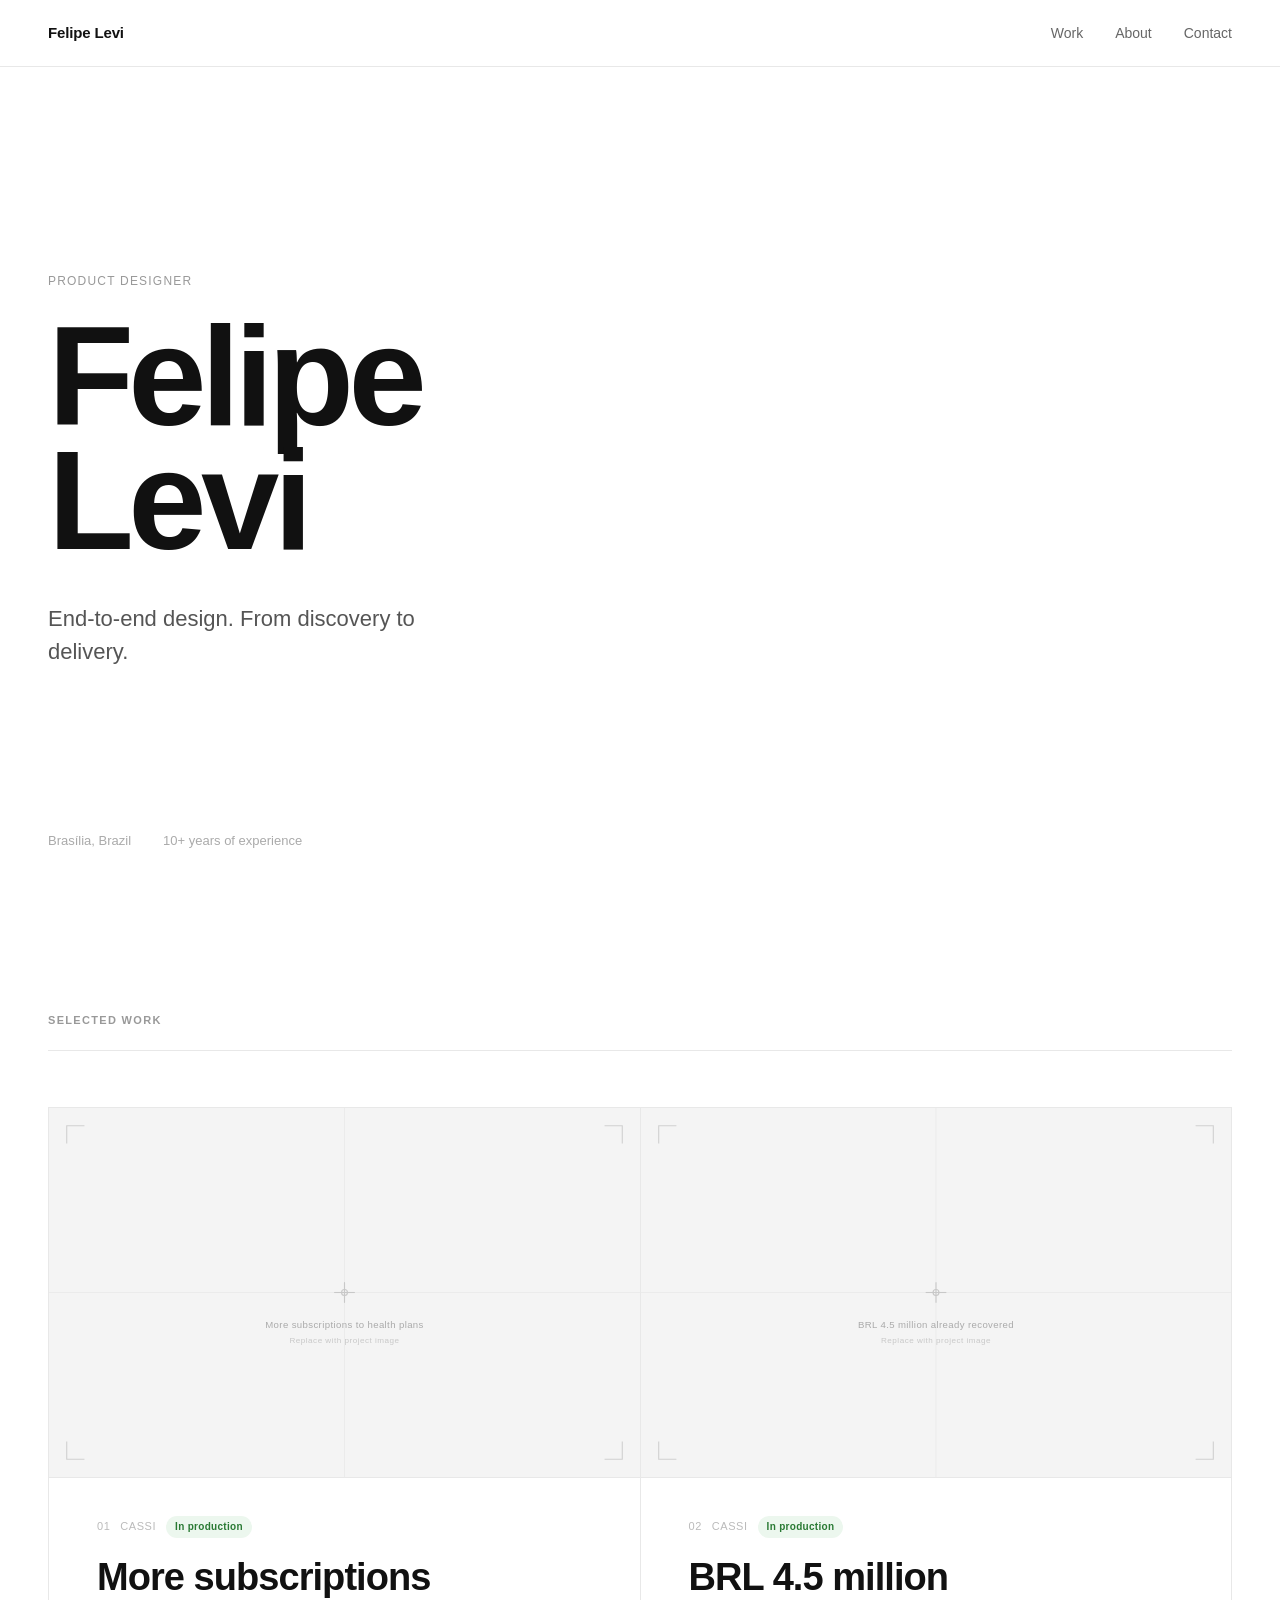
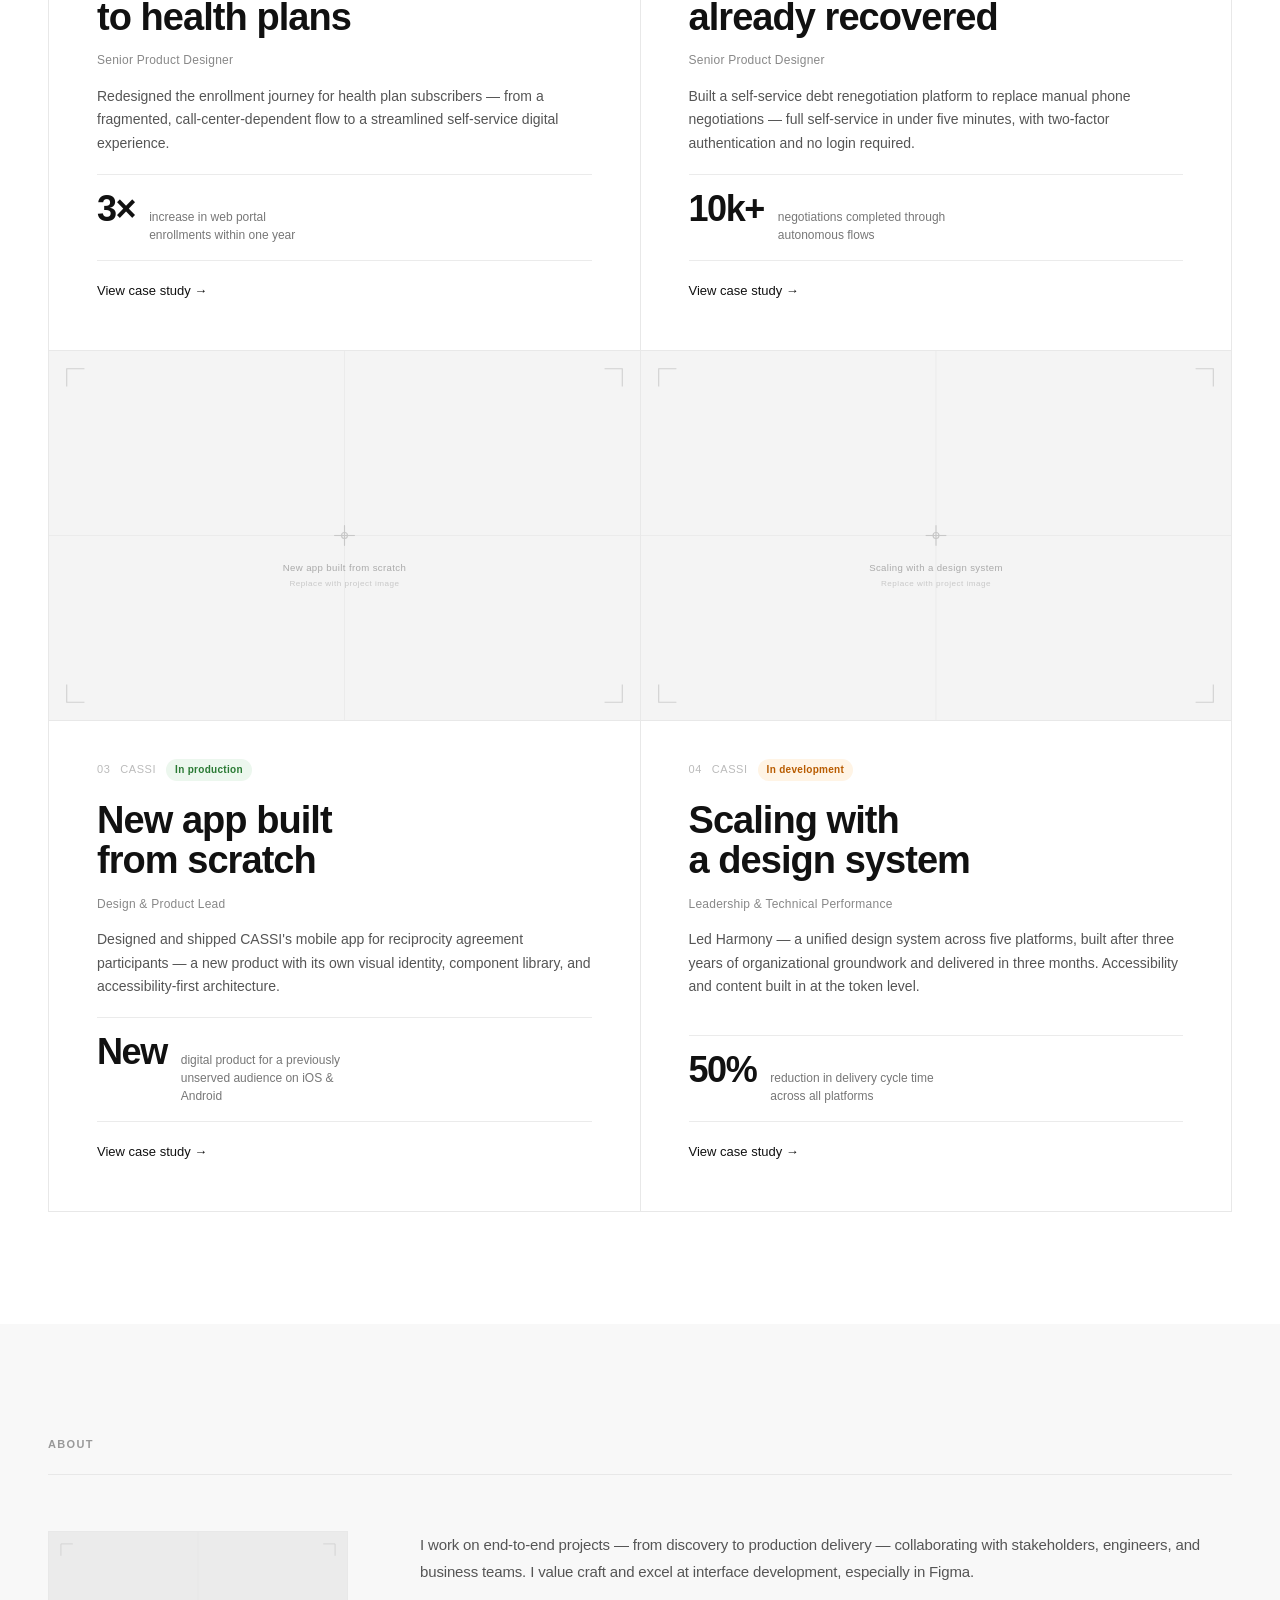
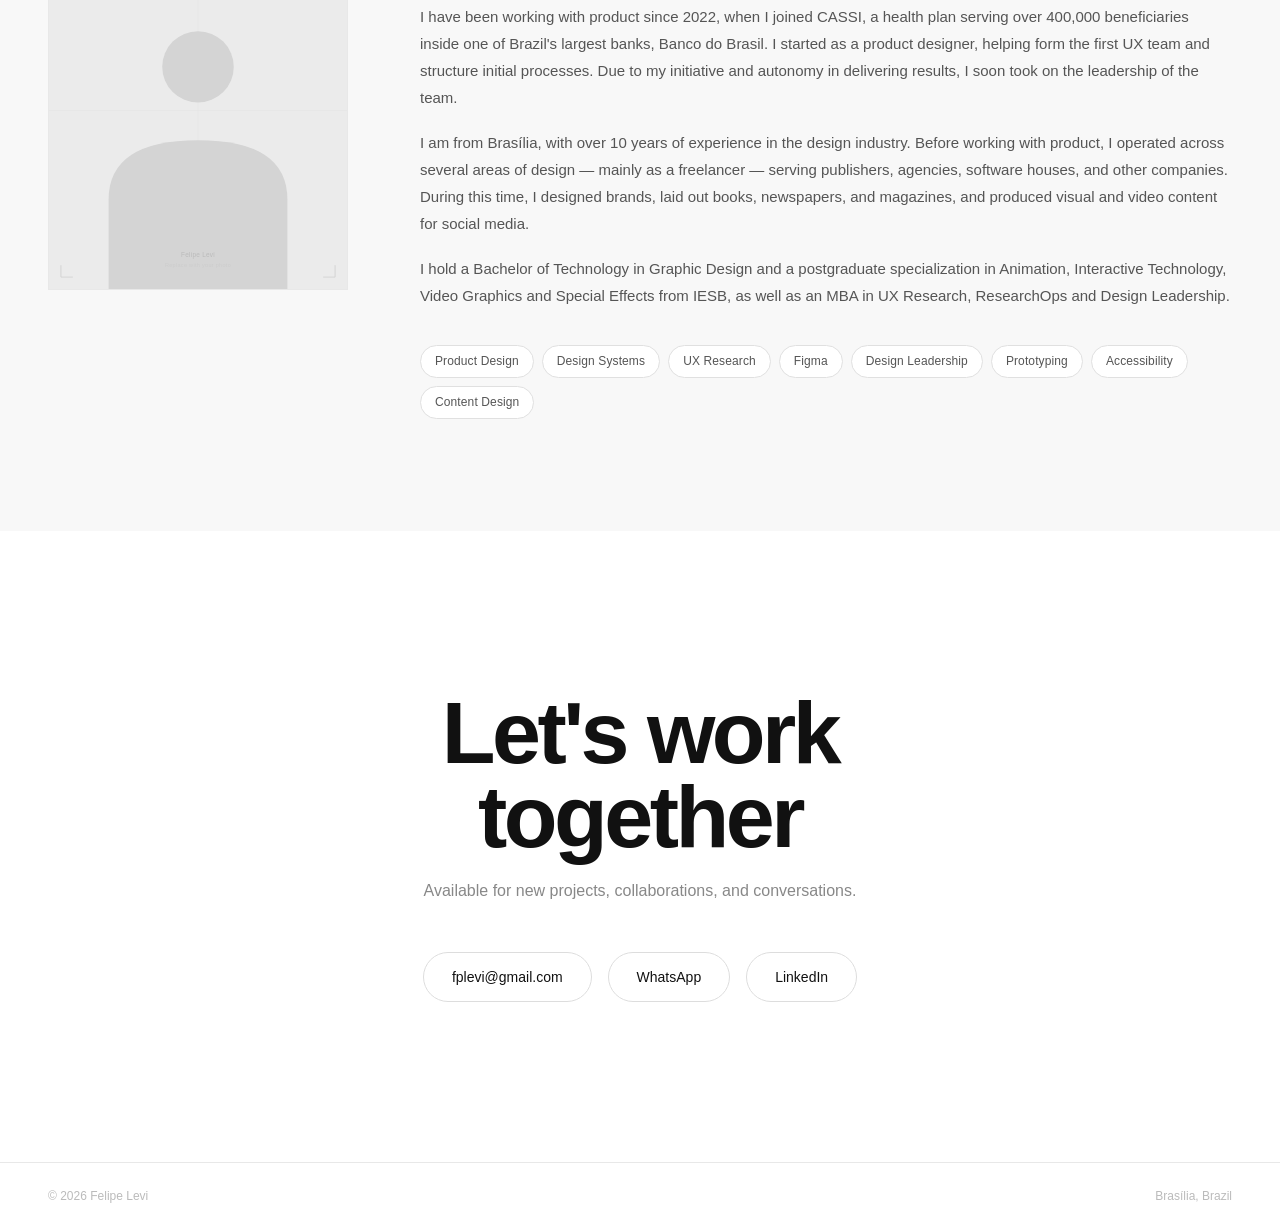
==== index.html @ 67ed9bf1 "feat: add LinkedIn link to contact section" ====
<!DOCTYPE html>
<html lang="en">
<head>
  <meta charset="UTF-8">
  <meta name="viewport" content="width=device-width, initial-scale=1.0">
  <title>Felipe Levi — Product Designer</title>
  <meta name="description" content="Felipe Levi is a product designer based in Brasília. End-to-end, from discovery to delivery.">
  <link rel="stylesheet" href="style.css">
</head>
<body>

  <!-- NAV -->
  <nav class="nav" id="nav">
    <a href="#home" class="nav-logo">Felipe Levi</a>
    <ul class="nav-links">
      <li><a href="#work">Work</a></li>
      <li><a href="#about">About</a></li>
      <li><a href="#contact">Contact</a></li>
    </ul>
  </nav>

  <!-- HERO -->
  <section class="hero" id="home">
    <div class="hero-content">
      <p class="hero-label">Product Designer</p>
      <h1 class="hero-name">Felipe<br>Levi</h1>
      <p class="hero-tagline">End-to-end design. From discovery to delivery.</p>
    </div>
    <div class="hero-meta">
      <span>Brasília, Brazil</span>
      <span>10+ years of experience</span>
    </div>
  </section>

  <!-- WORK -->
  <section class="work" id="work">
    <div class="section-header">
      <h2>Selected Work</h2>
    </div>
    <div class="work-grid">

      <article class="project-card fade-in">
        <figure class="project-image">
          <img src="img/more-subscriptions-thumb.svg" alt="More subscriptions to health plans — project preview">
        </figure>
        <div class="project-meta">
          <span class="project-number">01</span>
          <span class="project-company">CASSI</span>
          <span class="project-status in-production">In production</span>
        </div>
        <h3 class="project-title">More subscriptions<br>to health plans</h3>
        <p class="project-role">Senior Product Designer</p>
        <p class="project-desc">Redesigned the enrollment journey for health plan subscribers — from a fragmented, call-center-dependent flow to a streamlined self-service digital experience.</p>
        <div class="project-outcome">
          <span class="outcome-number">3×</span>
          <span class="outcome-label">increase in web portal enrollments within one year</span>
        </div>
        <a href="work/more-subscriptions.html" class="project-link">View case study →</a>
      </article>

      <article class="project-card fade-in">
        <figure class="project-image">
          <img src="img/brl-recovered-thumb.svg" alt="BRL 4.5 million already recovered — project preview">
        </figure>
        <div class="project-meta">
          <span class="project-number">02</span>
          <span class="project-company">CASSI</span>
          <span class="project-status in-production">In production</span>
        </div>
        <h3 class="project-title">BRL 4.5 million<br>already recovered</h3>
        <p class="project-role">Senior Product Designer</p>
        <p class="project-desc">Built a self-service debt renegotiation platform to replace manual phone negotiations — full self-service in under five minutes, with two-factor authentication and no login required.</p>
        <div class="project-outcome">
          <span class="outcome-number">10k+</span>
          <span class="outcome-label">negotiations completed through autonomous flows</span>
        </div>
        <a href="work/brl-recovered.html" class="project-link">View case study →</a>
      </article>

      <article class="project-card fade-in">
        <figure class="project-image">
          <img src="img/new-app-thumb.svg" alt="New app built from scratch — project preview">
        </figure>
        <div class="project-meta">
          <span class="project-number">03</span>
          <span class="project-company">CASSI</span>
          <span class="project-status in-production">In production</span>
        </div>
        <h3 class="project-title">New app built<br>from scratch</h3>
        <p class="project-role">Design &amp; Product Lead</p>
        <p class="project-desc">Designed and shipped CASSI's mobile app for reciprocity agreement participants — a new product with its own visual identity, component library, and accessibility-first architecture.</p>
        <div class="project-outcome">
          <span class="outcome-number">New</span>
          <span class="outcome-label">digital product for a previously unserved audience on iOS &amp; Android</span>
        </div>
        <a href="work/new-app.html" class="project-link">View case study →</a>
      </article>

      <article class="project-card fade-in">
        <figure class="project-image">
          <img src="img/design-system-thumb.svg" alt="Scaling with a design system — project preview">
        </figure>
        <div class="project-meta">
          <span class="project-number">04</span>
          <span class="project-company">CASSI</span>
          <span class="project-status in-development">In development</span>
        </div>
        <h3 class="project-title">Scaling with<br>a design system</h3>
        <p class="project-role">Leadership &amp; Technical Performance</p>
        <p class="project-desc">Led Harmony — a unified design system across five platforms, built after three years of organizational groundwork and delivered in three months. Accessibility and content built in at the token level.</p>
        <div class="project-outcome">
          <span class="outcome-number">50%</span>
          <span class="outcome-label">reduction in delivery cycle time across all platforms</span>
        </div>
        <a href="work/design-system.html" class="project-link">View case study →</a>
      </article>

    </div>
  </section>

  <!-- ABOUT -->
  <section class="about" id="about">
    <div class="section-header">
      <h2>About</h2>
    </div>
    <div class="about-content fade-in">
      <figure class="about-photo">
        <img src="img/felipe-levi.svg" alt="Felipe Levi — Product Designer">
      </figure>
      <div class="about-text">
        <p class="about-lead">I work on end-to-end projects — from discovery to production delivery — collaborating with stakeholders, engineers, and business teams. I value craft and excel at interface development, especially in Figma.</p>
        <p>I have been working with product since 2022, when I joined CASSI, a health plan serving over 400,000 beneficiaries inside one of Brazil's largest banks, Banco do Brasil. I started as a product designer, helping form the first UX team and structure initial processes. Due to my initiative and autonomy in delivering results, I soon took on the leadership of the team.</p>
        <p>I am from Brasília, with over 10 years of experience in the design industry. Before working with product, I operated across several areas of design — mainly as a freelancer — serving publishers, agencies, software houses, and other companies. During this time, I designed brands, laid out books, newspapers, and magazines, and produced visual and video content for social media.</p>
        <p>I hold a Bachelor of Technology in Graphic Design and a postgraduate specialization in Animation, Interactive Technology, Video Graphics and Special Effects from IESB, as well as an MBA in UX Research, ResearchOps and Design Leadership.</p>
        <div class="about-skills">
          <span>Product Design</span>
          <span>Design Systems</span>
          <span>UX Research</span>
          <span>Figma</span>
          <span>Design Leadership</span>
          <span>Prototyping</span>
          <span>Accessibility</span>
          <span>Content Design</span>
        </div>
      </div>
    </div>
  </section>

  <!-- CONTACT -->
  <section class="contact" id="contact">
    <div class="contact-content fade-in">
      <h2>Let's work<br>together</h2>
      <p>Available for new projects, collaborations, and conversations.</p>
      <div class="contact-links">
        <a href="mailto:fplevi@gmail.com" class="contact-link">fplevi@gmail.com</a>
        <a href="https://api.whatsapp.com/send?phone=5561999077204&text=Ol%C3%A1" class="contact-link" target="_blank" rel="noopener">WhatsApp</a>
        <a href="https://www.linkedin.com/in/fplevi/" class="contact-link" target="_blank" rel="noopener">LinkedIn</a>
      </div>
    </div>
  </section>

  <!-- FOOTER -->
  <footer class="footer">
    <span>© 2026 Felipe Levi</span>
    <span>Brasília, Brazil</span>
  </footer>

  <script src="script.js"></script>
</body>
</html>
---- style.css ----
/* =====================
   RESET & BASE
   ===================== */

*, *::before, *::after {
  box-sizing: border-box;
  margin: 0;
  padding: 0;
}

html {
  scroll-behavior: smooth;
}

body {
  font-family: -apple-system, BlinkMacSystemFont, 'Segoe UI', Helvetica, Arial, sans-serif;
  font-size: 16px;
  line-height: 1.6;
  color: #111;
  background: #fff;
  -webkit-font-smoothing: antialiased;
  -moz-osx-font-smoothing: grayscale;
}

a {
  color: inherit;
  text-decoration: none;
}

/* =====================
   NAV
   ===================== */

.nav {
  position: fixed;
  top: 0;
  left: 0;
  right: 0;
  z-index: 100;
  display: flex;
  justify-content: space-between;
  align-items: center;
  padding: 20px 48px;
  background: rgba(255, 255, 255, 0.92);
  backdrop-filter: blur(12px);
  -webkit-backdrop-filter: blur(12px);
  border-bottom: 1px solid #e8e8e8;
  transition: border-color 0.3s;
}

.nav-logo {
  font-size: 15px;
  font-weight: 600;
  letter-spacing: -0.01em;
}

.nav-links {
  list-style: none;
  display: flex;
  gap: 32px;
}

.nav-links a {
  font-size: 14px;
  color: #666;
  transition: color 0.2s;
}

.nav-links a:hover {
  color: #111;
}

/* =====================
   HERO
   ===================== */

.hero {
  min-height: 100vh;
  display: flex;
  flex-direction: column;
  justify-content: center;
  padding: 120px 48px 80px;
  position: relative;
}

.hero-label {
  font-size: 12px;
  font-weight: 500;
  color: #999;
  letter-spacing: 0.1em;
  text-transform: uppercase;
  margin-bottom: 24px;
}

.hero-name {
  font-size: clamp(72px, 11vw, 152px);
  font-weight: 700;
  line-height: 0.88;
  letter-spacing: -0.04em;
  margin-bottom: 40px;
}

.hero-tagline {
  font-size: clamp(17px, 2vw, 22px);
  color: #555;
  max-width: 400px;
  line-height: 1.5;
}

.hero-meta {
  position: absolute;
  bottom: 48px;
  left: 48px;
  display: flex;
  gap: 32px;
  font-size: 13px;
  color: #aaa;
}

/* =====================
   SECTION BASE
   ===================== */

section {
  padding: 112px 48px;
}

.section-header {
  margin-bottom: 56px;
  padding-bottom: 20px;
  border-bottom: 1px solid #e8e8e8;
}

.section-header h2 {
  font-size: 11px;
  font-weight: 600;
  color: #999;
  letter-spacing: 0.12em;
  text-transform: uppercase;
}

/* =====================
   WORK
   ===================== */

.work-grid {
  display: grid;
  grid-template-columns: repeat(2, 1fr);
  gap: 1px;
  background: #e8e8e8;
  border: 1px solid #e8e8e8;
}

.project-card {
  background: #fff;
  padding: 48px;
  display: flex;
  flex-direction: column;
  gap: 14px;
  transition: background 0.25s;
}

.project-card:hover {
  background: #fafafa;
}

.project-meta {
  display: flex;
  align-items: center;
  gap: 10px;
  flex-wrap: wrap;
}

.project-number {
  font-size: 11px;
  color: #bbb;
  font-variant-numeric: tabular-nums;
  letter-spacing: 0.05em;
}

.project-company {
  font-size: 11px;
  color: #bbb;
  letter-spacing: 0.05em;
}

.project-status {
  font-size: 10px;
  font-weight: 600;
  padding: 3px 9px;
  border-radius: 100px;
  letter-spacing: 0.03em;
}

.project-status.in-production {
  background: #ecf7ee;
  color: #2a7a34;
}

.project-status.in-development {
  background: #fff4e5;
  color: #b85c00;
}

.project-title {
  font-size: clamp(26px, 3vw, 38px);
  font-weight: 700;
  line-height: 1.05;
  letter-spacing: -0.025em;
  margin-top: 6px;
}

.project-role {
  font-size: 12px;
  color: #888;
  letter-spacing: 0.02em;
}

.project-desc {
  font-size: 14px;
  color: #555;
  line-height: 1.7;
  flex: 1;
}

.project-outcome {
  display: flex;
  align-items: baseline;
  gap: 14px;
  padding: 16px 0;
  border-top: 1px solid #ebebeb;
  border-bottom: 1px solid #ebebeb;
  margin-top: 4px;
}

.outcome-number {
  font-size: 36px;
  font-weight: 700;
  letter-spacing: -0.04em;
  line-height: 1;
  flex-shrink: 0;
}

.outcome-label {
  font-size: 12px;
  color: #777;
  line-height: 1.5;
  max-width: 180px;
}

.project-link {
  font-size: 13px;
  font-weight: 500;
  color: #111;
  display: inline-flex;
  align-items: center;
  gap: 4px;
  margin-top: 6px;
  transition: gap 0.2s ease;
}

.project-link:hover {
  gap: 10px;
}

/* =====================
   ABOUT
   ===================== */

.about {
  background: #f8f8f8;
}

.about-content {
  display: grid;
  grid-template-columns: 300px 1fr;
  gap: 72px;
  align-items: start;
}

.about-photo {
  position: sticky;
  top: 88px;
  margin: 0;
  overflow: hidden;
  border: 1px solid #e8e8e8;
}

.about-photo img {
  display: block;
  width: 100%;
  height: auto;
  aspect-ratio: 5 / 6;
  object-fit: cover;
}

.about-lead {
  font-size: clamp(18px, 2vw, 24px);
  font-weight: 500;
  line-height: 1.45;
  letter-spacing: -0.01em;
  margin-bottom: 28px;
}

.about-text p {
  font-size: 15px;
  color: #555;
  line-height: 1.8;
  margin-bottom: 18px;
}

.about-skills {
  display: flex;
  flex-wrap: wrap;
  gap: 8px;
  margin-top: 36px;
}

.about-skills span {
  font-size: 12px;
  padding: 6px 14px;
  border: 1px solid #e0e0e0;
  border-radius: 100px;
  color: #555;
  background: #fff;
  letter-spacing: 0.01em;
}

/* =====================
   CONTACT
   ===================== */

.contact {
  text-align: center;
  padding: 160px 48px;
}

.contact-content {
  max-width: 640px;
  margin: 0 auto;
}

.contact h2 {
  font-size: clamp(40px, 7vw, 88px);
  font-weight: 700;
  letter-spacing: -0.04em;
  line-height: 0.95;
  margin-bottom: 20px;
}

.contact p {
  font-size: 16px;
  color: #888;
  margin-bottom: 48px;
}

.contact-links {
  display: flex;
  justify-content: center;
  gap: 16px;
  flex-wrap: wrap;
}

.contact-link {
  font-size: 14px;
  font-weight: 500;
  color: #111;
  padding: 13px 28px;
  border: 1px solid #ddd;
  border-radius: 100px;
  transition: background 0.2s, color 0.2s, border-color 0.2s;
}

.contact-link:hover {
  background: #111;
  color: #fff;
  border-color: #111;
}

/* =====================
   FOOTER
   ===================== */

.footer {
  display: flex;
  justify-content: space-between;
  align-items: center;
  padding: 24px 48px;
  border-top: 1px solid #e8e8e8;
  font-size: 12px;
  color: #bbb;
}

/* =====================
   IMAGES
   ===================== */

/* Homepage card thumbnail */
.project-image {
  margin: -48px -48px 24px -48px;
  overflow: hidden;
  border-bottom: 1px solid #e8e8e8;
}

.project-image img {
  display: block;
  width: 100%;
  height: auto;
  aspect-ratio: 8 / 5;
  object-fit: cover;
  transition: transform 0.4s ease;
}

.project-card:hover .project-image img {
  transform: scale(1.02);
}

/* Case study hero image */
.case-hero-image {
  margin: 0;
  width: 100%;
  overflow: hidden;
  border-bottom: 1px solid #e8e8e8;
}

.case-hero-image img {
  display: block;
  width: 100%;
  height: auto;
  aspect-ratio: 1440 / 640;
  object-fit: cover;
}

/* Case study inline image */
.case-inline-image {
  margin: 0 0 72px 0;
  border: 1px solid #e8e8e8;
  overflow: hidden;
}

.case-inline-image img {
  display: block;
  width: 100%;
  height: auto;
  object-fit: cover;
}

.case-inline-image figcaption {
  padding: 12px 16px;
  font-size: 12px;
  color: #aaa;
  border-top: 1px solid #e8e8e8;
  background: #fafafa;
}

/* =====================
   ANIMATION
   ===================== */

.fade-in {
  opacity: 0;
  transform: translateY(24px);
  transition: opacity 0.65s ease, transform 0.65s ease;
}

.fade-in.visible {
  opacity: 1;
  transform: translateY(0);
}

/* Stagger project cards */
.project-card:nth-child(2) { transition-delay: 0.1s; }
.project-card:nth-child(3) { transition-delay: 0.05s; }
.project-card:nth-child(4) { transition-delay: 0.15s; }

/* =====================
   CASE STUDY PAGES
   ===================== */

.nav-back {
  font-size: 13px;
  color: #666;
  transition: color 0.2s;
}

.nav-back:hover {
  color: #111;
}

.case-header {
  padding: 160px 48px 80px;
  border-bottom: 1px solid #e8e8e8;
}

.case-header-inner {
  max-width: 900px;
}

.case-meta-row {
  display: flex;
  align-items: center;
  gap: 10px;
  flex-wrap: wrap;
  margin-bottom: 32px;
}

.case-company {
  font-size: 12px;
  font-weight: 600;
  color: #999;
  letter-spacing: 0.05em;
}

.case-dot {
  color: #ddd;
  font-size: 12px;
}

.case-role {
  font-size: 12px;
  color: #999;
}

.case-live-link {
  font-size: 12px;
  font-weight: 500;
  color: #111;
  transition: opacity 0.2s;
}

.case-live-link:hover {
  opacity: 0.6;
}

.case-access-note {
  font-size: 12px;
  color: #999;
}

.case-title {
  font-size: clamp(48px, 8vw, 104px);
  font-weight: 700;
  line-height: 0.92;
  letter-spacing: -0.04em;
  margin-bottom: 32px;
}

.case-subtitle {
  font-size: clamp(16px, 1.8vw, 20px);
  color: #555;
  line-height: 1.55;
  max-width: 640px;
}

/* Outcomes bar */
.outcomes-bar {
  display: grid;
  grid-template-columns: repeat(3, 1fr);
  border-bottom: 1px solid #e8e8e8;
}

.outcome-item {
  padding: 40px 48px;
  border-right: 1px solid #e8e8e8;
  display: flex;
  flex-direction: column;
  gap: 8px;
}

.outcome-item:last-child {
  border-right: none;
}

.outcome-item .outcome-number {
  font-size: clamp(28px, 4vw, 48px);
  font-weight: 700;
  letter-spacing: -0.04em;
  line-height: 1;
}

.outcome-item .outcome-label {
  font-size: 13px;
  color: #666;
  line-height: 1.5;
  max-width: 200px;
}

/* Case body */
.case-body {
  max-width: 720px;
  margin: 0 auto;
  padding: 96px 48px 120px;
}

.case-section {
  margin-bottom: 72px;
}

.case-section h2 {
  font-size: 11px;
  font-weight: 600;
  color: #999;
  letter-spacing: 0.12em;
  text-transform: uppercase;
  margin-bottom: 24px;
  padding-bottom: 16px;
  border-bottom: 1px solid #e8e8e8;
}

.case-section h3 {
  font-size: 15px;
  font-weight: 600;
  color: #111;
  margin-top: 32px;
  margin-bottom: 12px;
  letter-spacing: -0.01em;
}

.case-section p {
  font-size: 16px;
  color: #444;
  line-height: 1.8;
  margin-bottom: 16px;
}

.case-section p:last-child {
  margin-bottom: 0;
}

.case-list {
  list-style: none;
  padding: 0;
  margin: 0;
  display: flex;
  flex-direction: column;
  gap: 12px;
}

.case-list li {
  font-size: 16px;
  color: #444;
  line-height: 1.7;
  padding-left: 16px;
  position: relative;
}

.case-list li::before {
  content: '—';
  position: absolute;
  left: 0;
  color: #ccc;
  font-size: 12px;
  top: 4px;
}

/* Challenge grid */
.challenge-grid {
  display: grid;
  grid-template-columns: repeat(2, 1fr);
  gap: 1px;
  background: #e8e8e8;
  border: 1px solid #e8e8e8;
  margin-top: 8px;
}

.challenge-item {
  background: #fff;
  padding: 28px;
  display: flex;
  flex-direction: column;
  gap: 10px;
}

.challenge-label {
  font-size: 13px;
  font-weight: 600;
  color: #111;
  letter-spacing: -0.01em;
}

.challenge-item p {
  font-size: 14px;
  color: #666;
  line-height: 1.65;
  margin: 0;
}

/* Results grid */
.results-grid {
  display: grid;
  grid-template-columns: repeat(2, 1fr);
  gap: 1px;
  background: #e8e8e8;
  border: 1px solid #e8e8e8;
  margin-bottom: 24px;
}

.result-card {
  background: #f8f8f8;
  padding: 32px;
  display: flex;
  flex-direction: column;
  gap: 8px;
}

.result-number {
  font-size: clamp(28px, 4vw, 44px);
  font-weight: 700;
  letter-spacing: -0.04em;
  line-height: 1;
}

.result-card p {
  font-size: 13px;
  color: #666;
  line-height: 1.5;
  margin: 0;
}

.case-results-note {
  font-size: 15px;
  color: #666;
  line-height: 1.75;
  font-style: italic;
}

/* Next project */
.next-project {
  border-top: 1px solid #e8e8e8;
  border-bottom: 1px solid #e8e8e8;
}

.next-project-link {
  display: flex;
  flex-direction: column;
  gap: 8px;
  padding: 48px;
  transition: background 0.2s;
}

.next-project-link:hover {
  background: #fafafa;
}

.next-label {
  font-size: 11px;
  font-weight: 600;
  color: #999;
  letter-spacing: 0.12em;
  text-transform: uppercase;
}

.next-title {
  font-size: clamp(22px, 3vw, 32px);
  font-weight: 700;
  letter-spacing: -0.02em;
  color: #111;
}

/* =====================
   RESPONSIVE
   ===================== */

@media (max-width: 900px) {
  .work-grid {
    grid-template-columns: 1fr;
  }
}

@media (max-width: 640px) {
  .nav {
    padding: 16px 24px;
  }

  .nav-links {
    gap: 20px;
  }

  .hero {
    padding: 100px 24px 80px;
  }

  .hero-meta {
    left: 24px;
    bottom: 32px;
    flex-direction: column;
    gap: 4px;
  }

  section {
    padding: 80px 24px;
  }

  .project-card {
    padding: 32px 24px;
  }

  .project-image {
    margin: -32px -24px 20px -24px;
  }

  .contact {
    padding: 100px 24px;
  }

  .footer {
    padding: 24px;
    flex-direction: column;
    gap: 6px;
    text-align: center;
  }

  /* About responsive */
  .about-content {
    grid-template-columns: 1fr;
    gap: 40px;
  }

  .about-photo {
    position: static;
    max-width: 240px;
  }

  /* Case study responsive */
  .case-header {
    padding: 100px 24px 56px;
  }

  .outcomes-bar {
    grid-template-columns: 1fr;
  }

  .outcome-item {
    padding: 28px 24px;
    border-right: none;
    border-bottom: 1px solid #e8e8e8;
  }

  .outcome-item:last-child {
    border-bottom: none;
  }

  .case-body {
    padding: 64px 24px 80px;
  }

  .challenge-grid,
  .results-grid {
    grid-template-columns: 1fr;
  }

  .next-project-link {
    padding: 32px 24px;
  }
}
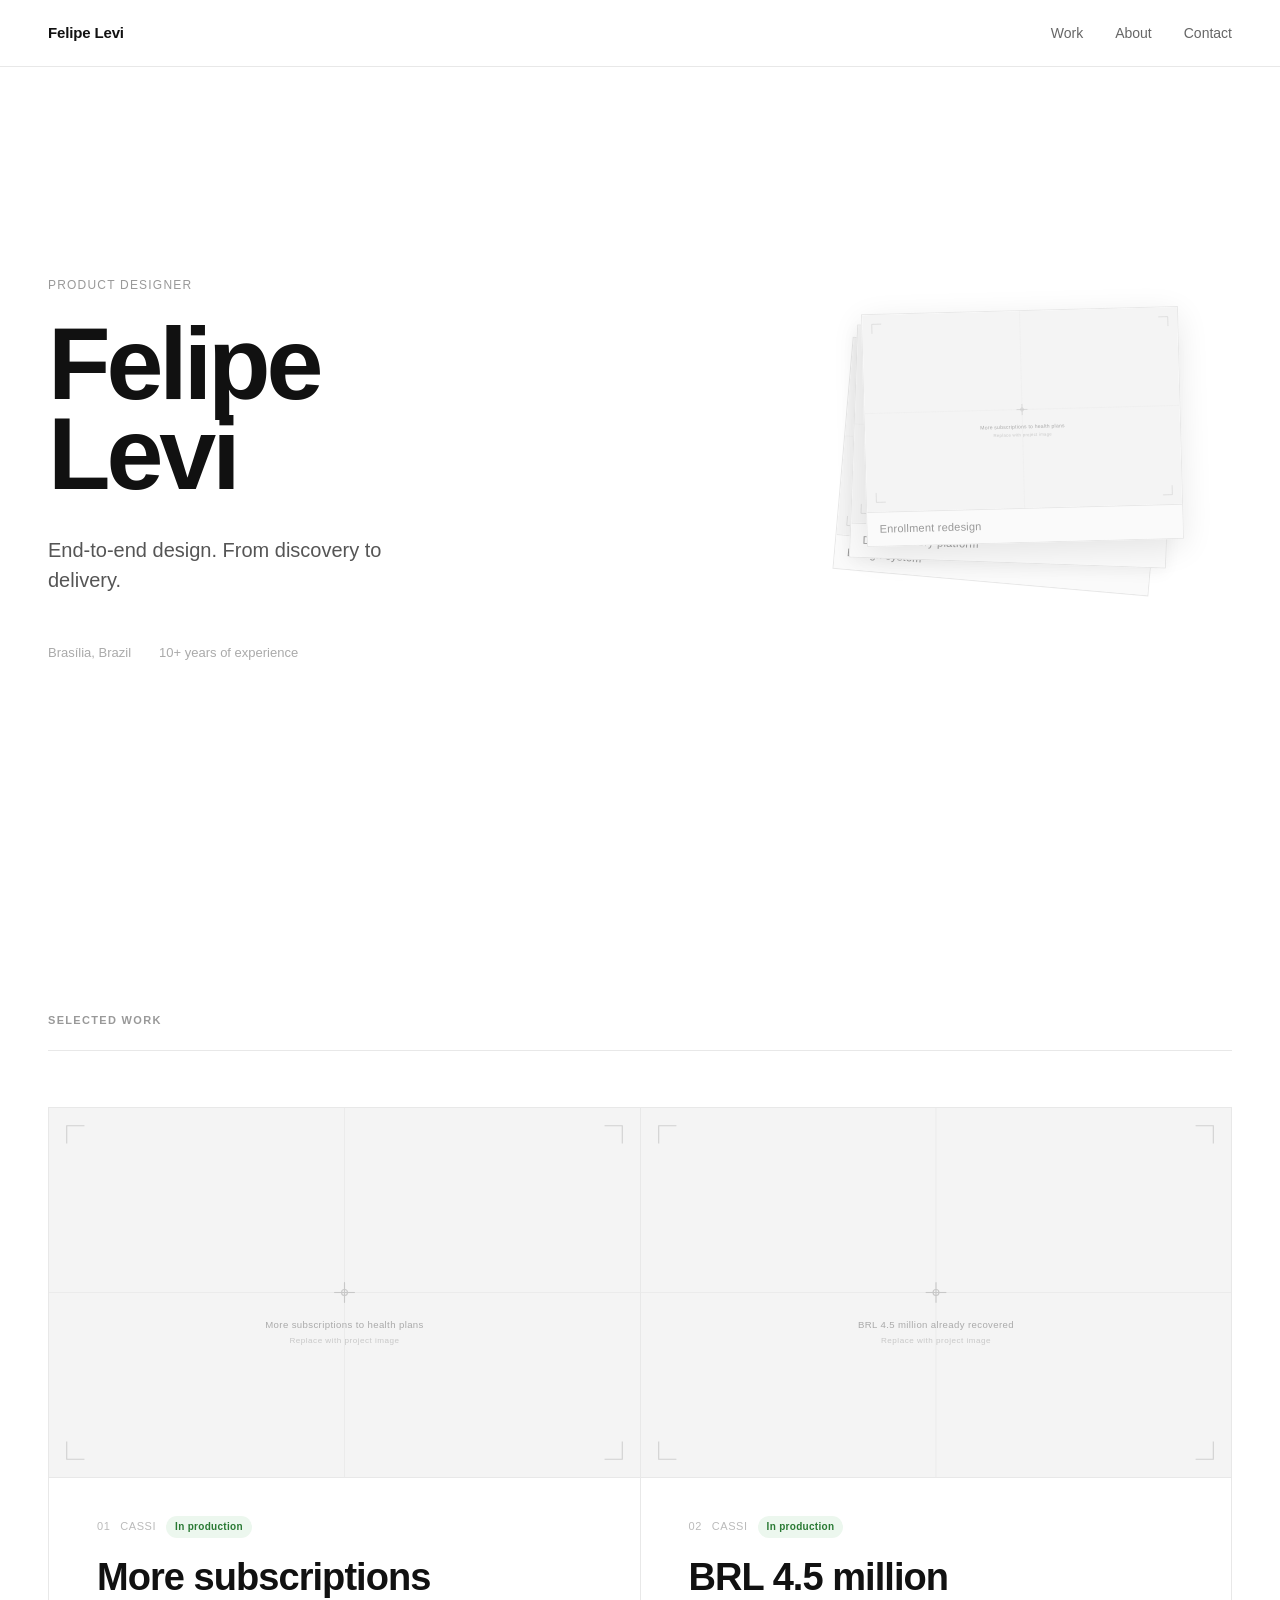
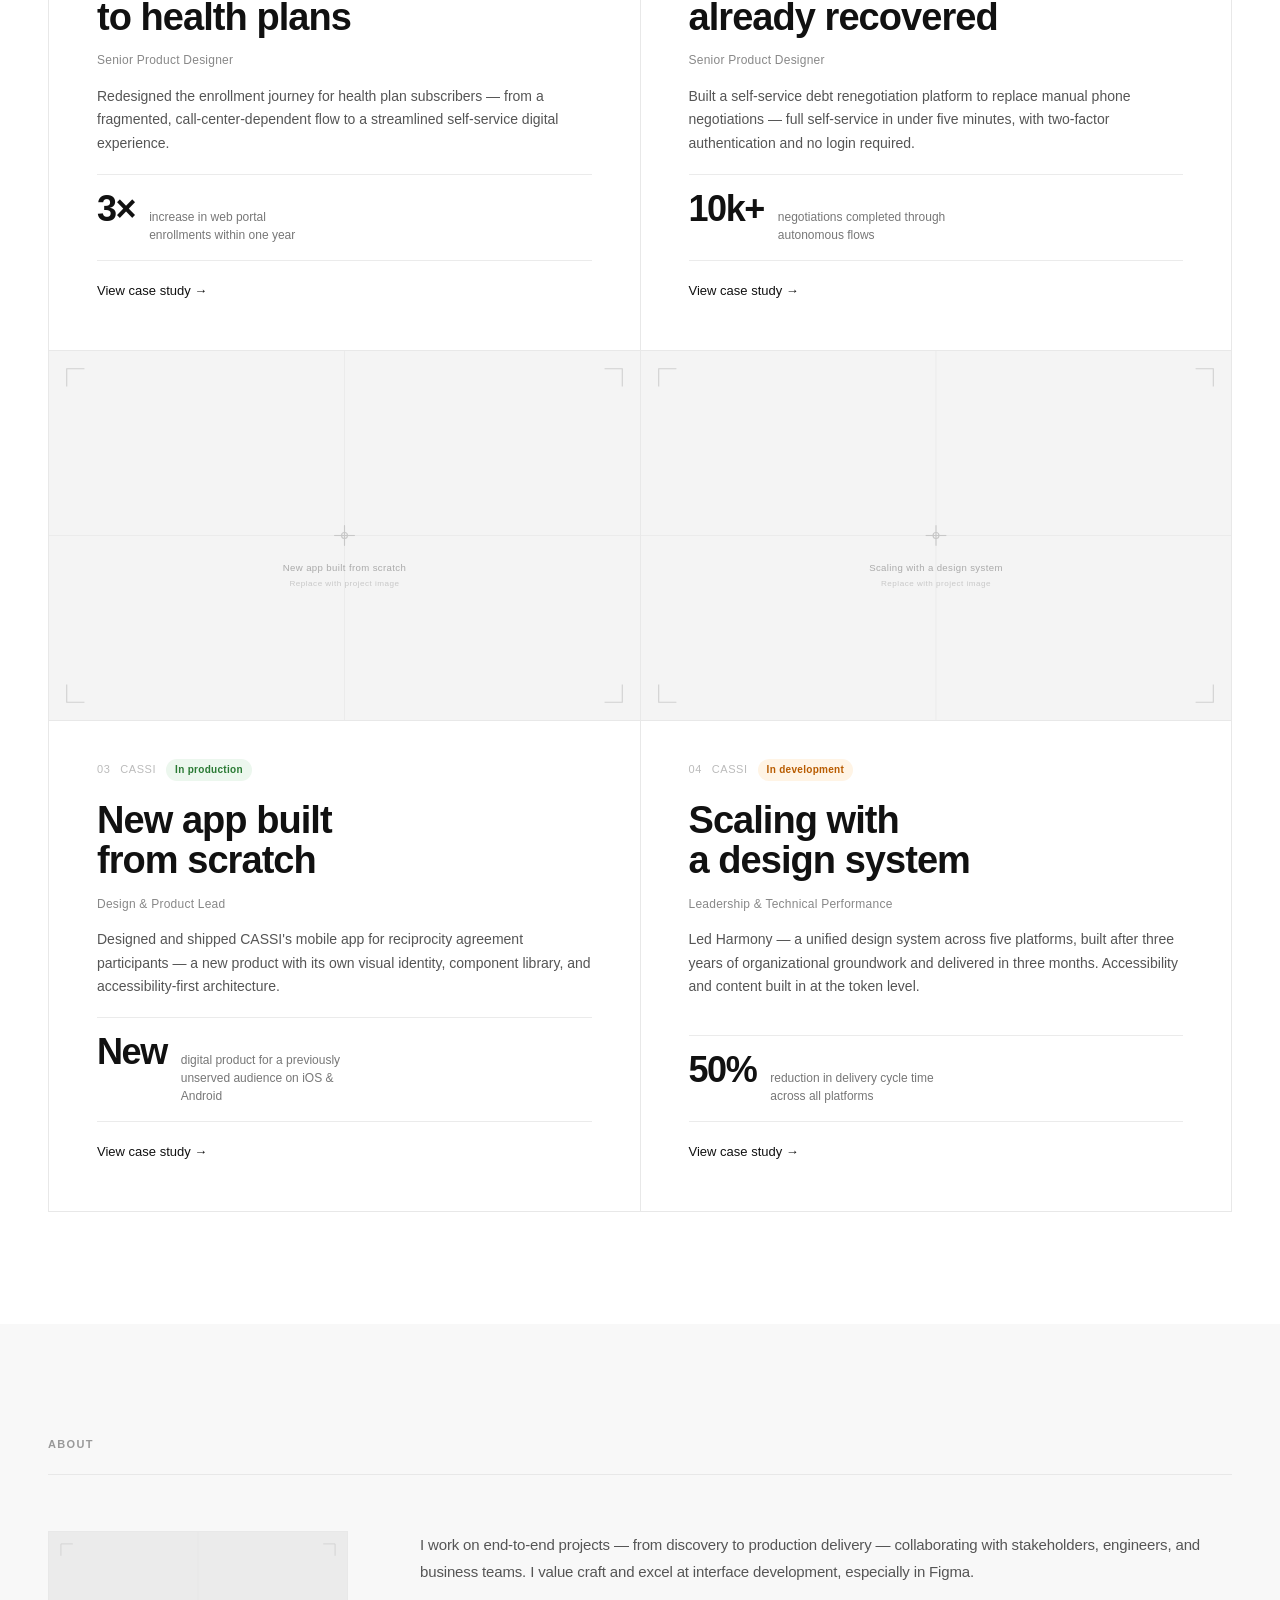
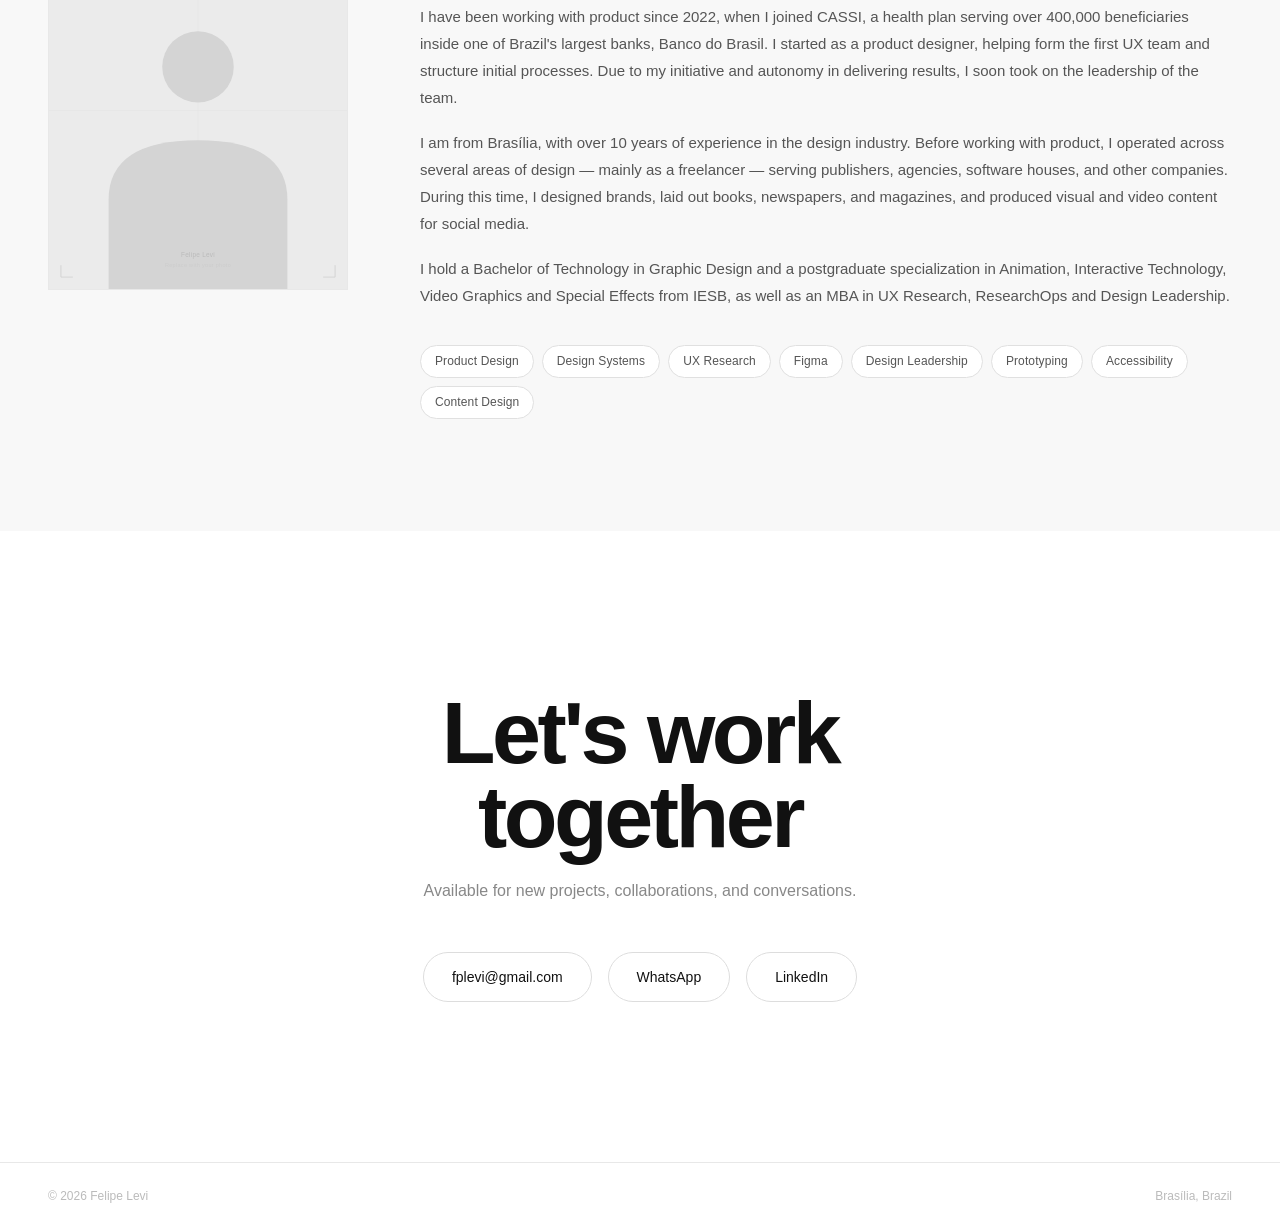
==== commit f95915a4: "feat: add stacked project cards to hero section" ====
--- a/index.html
+++ b/index.html
@@ -21,14 +21,31 @@
 
   <!-- HERO -->
   <section class="hero" id="home">
-    <div class="hero-content">
+    <div class="hero-left">
       <p class="hero-label">Product Designer</p>
       <h1 class="hero-name">Felipe<br>Levi</h1>
       <p class="hero-tagline">End-to-end design. From discovery to delivery.</p>
+      <div class="hero-meta">
+        <span>Brasília, Brazil</span>
+        <span>10+ years of experience</span>
+      </div>
     </div>
-    <div class="hero-meta">
-      <span>Brasília, Brazil</span>
-      <span>10+ years of experience</span>
+
+    <div class="hero-visual">
+      <div class="hero-cards">
+        <a href="work/design-system.html" class="hero-card hero-card--back">
+          <img src="img/design-system-thumb.svg" alt="Scaling with a design system">
+          <span class="hero-card-label">Design system</span>
+        </a>
+        <a href="work/brl-recovered.html" class="hero-card hero-card--mid">
+          <img src="img/brl-recovered-thumb.svg" alt="BRL 4.5 million already recovered">
+          <span class="hero-card-label">Debt recovery platform</span>
+        </a>
+        <a href="work/more-subscriptions.html" class="hero-card hero-card--front">
+          <img src="img/more-subscriptions-thumb.svg" alt="More subscriptions to health plans">
+          <span class="hero-card-label">Enrollment redesign</span>
+        </a>
+      </div>
     </div>
   </section>
 
--- a/style.css
+++ b/style.css
@@ -77,10 +77,17 @@
 .hero {
   min-height: 100vh;
   display: flex;
+  flex-direction: row;
+  align-items: center;
+  gap: 80px;
+  padding: 120px 48px 80px;
+}
+
+.hero-left {
+  flex: 1;
+  min-width: 0;
+  display: flex;
   flex-direction: column;
-  justify-content: center;
-  padding: 120px 48px 80px;
-  position: relative;
 }
 
 .hero-label {
@@ -93,28 +100,108 @@
 }
 
 .hero-name {
-  font-size: clamp(72px, 11vw, 152px);
+  font-size: clamp(56px, 8vw, 128px);
   font-weight: 700;
   line-height: 0.88;
   letter-spacing: -0.04em;
-  margin-bottom: 40px;
+  margin-bottom: 36px;
 }
 
 .hero-tagline {
-  font-size: clamp(17px, 2vw, 22px);
+  font-size: clamp(16px, 1.6vw, 20px);
   color: #555;
-  max-width: 400px;
+  max-width: 380px;
   line-height: 1.5;
+  margin-bottom: 48px;
 }
 
 .hero-meta {
-  position: absolute;
-  bottom: 48px;
-  left: 48px;
-  display: flex;
-  gap: 32px;
+  display: flex;
+  gap: 28px;
   font-size: 13px;
   color: #aaa;
+}
+
+/* Hero visual — stacked cards */
+.hero-visual {
+  flex-shrink: 0;
+  width: 420px;
+  display: flex;
+  align-items: center;
+  justify-content: center;
+}
+
+.hero-cards {
+  position: relative;
+  width: 360px;
+  height: 320px;
+  cursor: pointer;
+}
+
+.hero-card {
+  display: block;
+  position: absolute;
+  width: 88%;
+  border: 1px solid #e8e8e8;
+  overflow: hidden;
+  background: #fff;
+  transition: transform 0.5s cubic-bezier(0.25, 0.46, 0.45, 0.94),
+              box-shadow 0.5s ease;
+  text-decoration: none;
+}
+
+.hero-card img {
+  display: block;
+  width: 100%;
+  height: auto;
+}
+
+.hero-card-label {
+  display: block;
+  padding: 8px 12px;
+  font-size: 11px;
+  color: #999;
+  background: #fafafa;
+  border-top: 1px solid #e8e8e8;
+  letter-spacing: 0.02em;
+}
+
+.hero-card--front {
+  top: 0;
+  left: 6%;
+  z-index: 3;
+  transform: rotate(-1.5deg);
+  box-shadow: 0 8px 32px rgba(0, 0, 0, 0.09);
+}
+
+.hero-card--mid {
+  top: 20px;
+  left: 3%;
+  z-index: 2;
+  transform: rotate(2deg);
+  box-shadow: 0 4px 16px rgba(0, 0, 0, 0.05);
+}
+
+.hero-card--back {
+  top: 40px;
+  left: 0;
+  z-index: 1;
+  transform: rotate(5deg);
+}
+
+/* Fan out on hover */
+.hero-cards:hover .hero-card--front {
+  transform: rotate(-3deg) translateY(-16px);
+  box-shadow: 0 20px 56px rgba(0, 0, 0, 0.13);
+}
+
+.hero-cards:hover .hero-card--mid {
+  transform: rotate(3.5deg) translate(24px, 8px);
+  box-shadow: 0 8px 24px rgba(0, 0, 0, 0.07);
+}
+
+.hero-cards:hover .hero-card--back {
+  transform: rotate(8deg) translate(48px, 20px);
 }
 
 /* =====================
@@ -777,14 +864,24 @@
   }
 
   .hero {
-    padding: 100px 24px 80px;
+    flex-direction: column;
+    align-items: flex-start;
+    gap: 56px;
+    padding: 100px 24px 64px;
   }
 
   .hero-meta {
-    left: 24px;
-    bottom: 32px;
     flex-direction: column;
     gap: 4px;
+  }
+
+  .hero-visual {
+    width: 100%;
+  }
+
+  .hero-cards {
+    width: 100%;
+    height: 260px;
   }
 
   section {
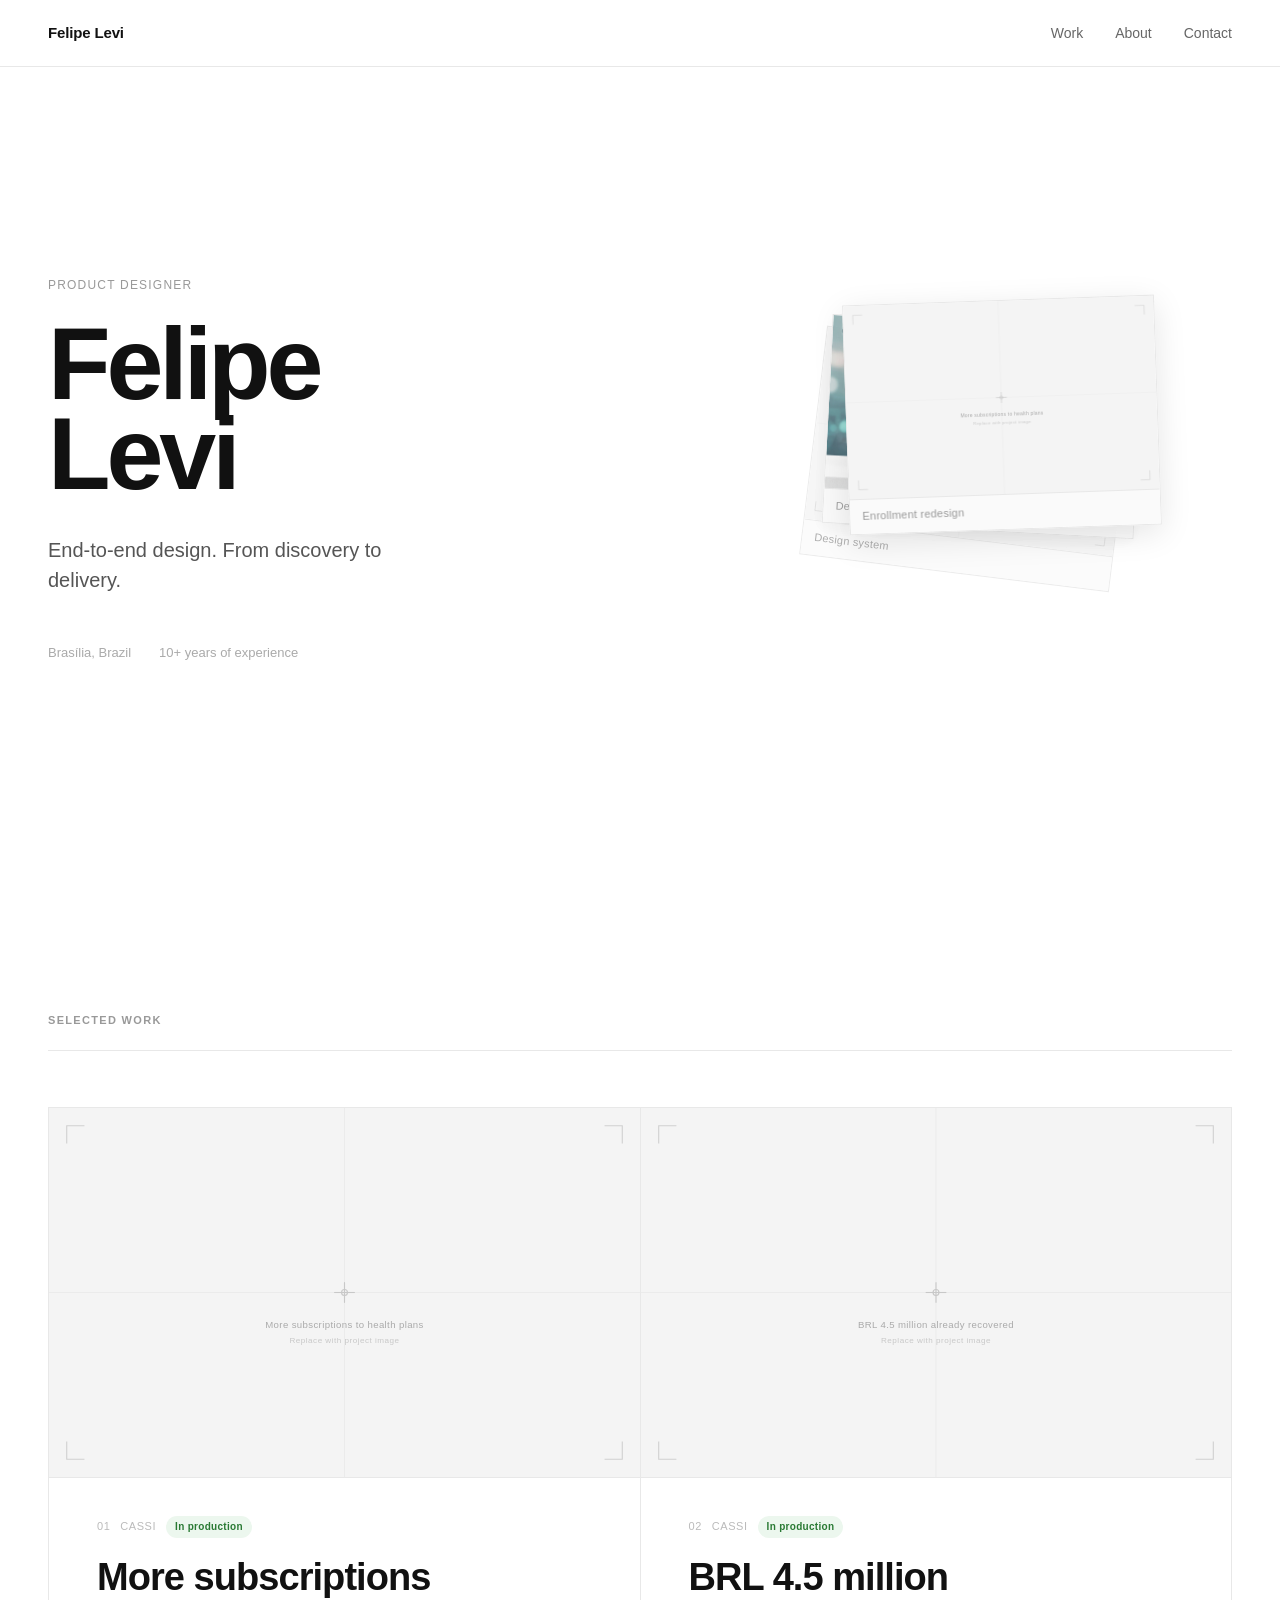
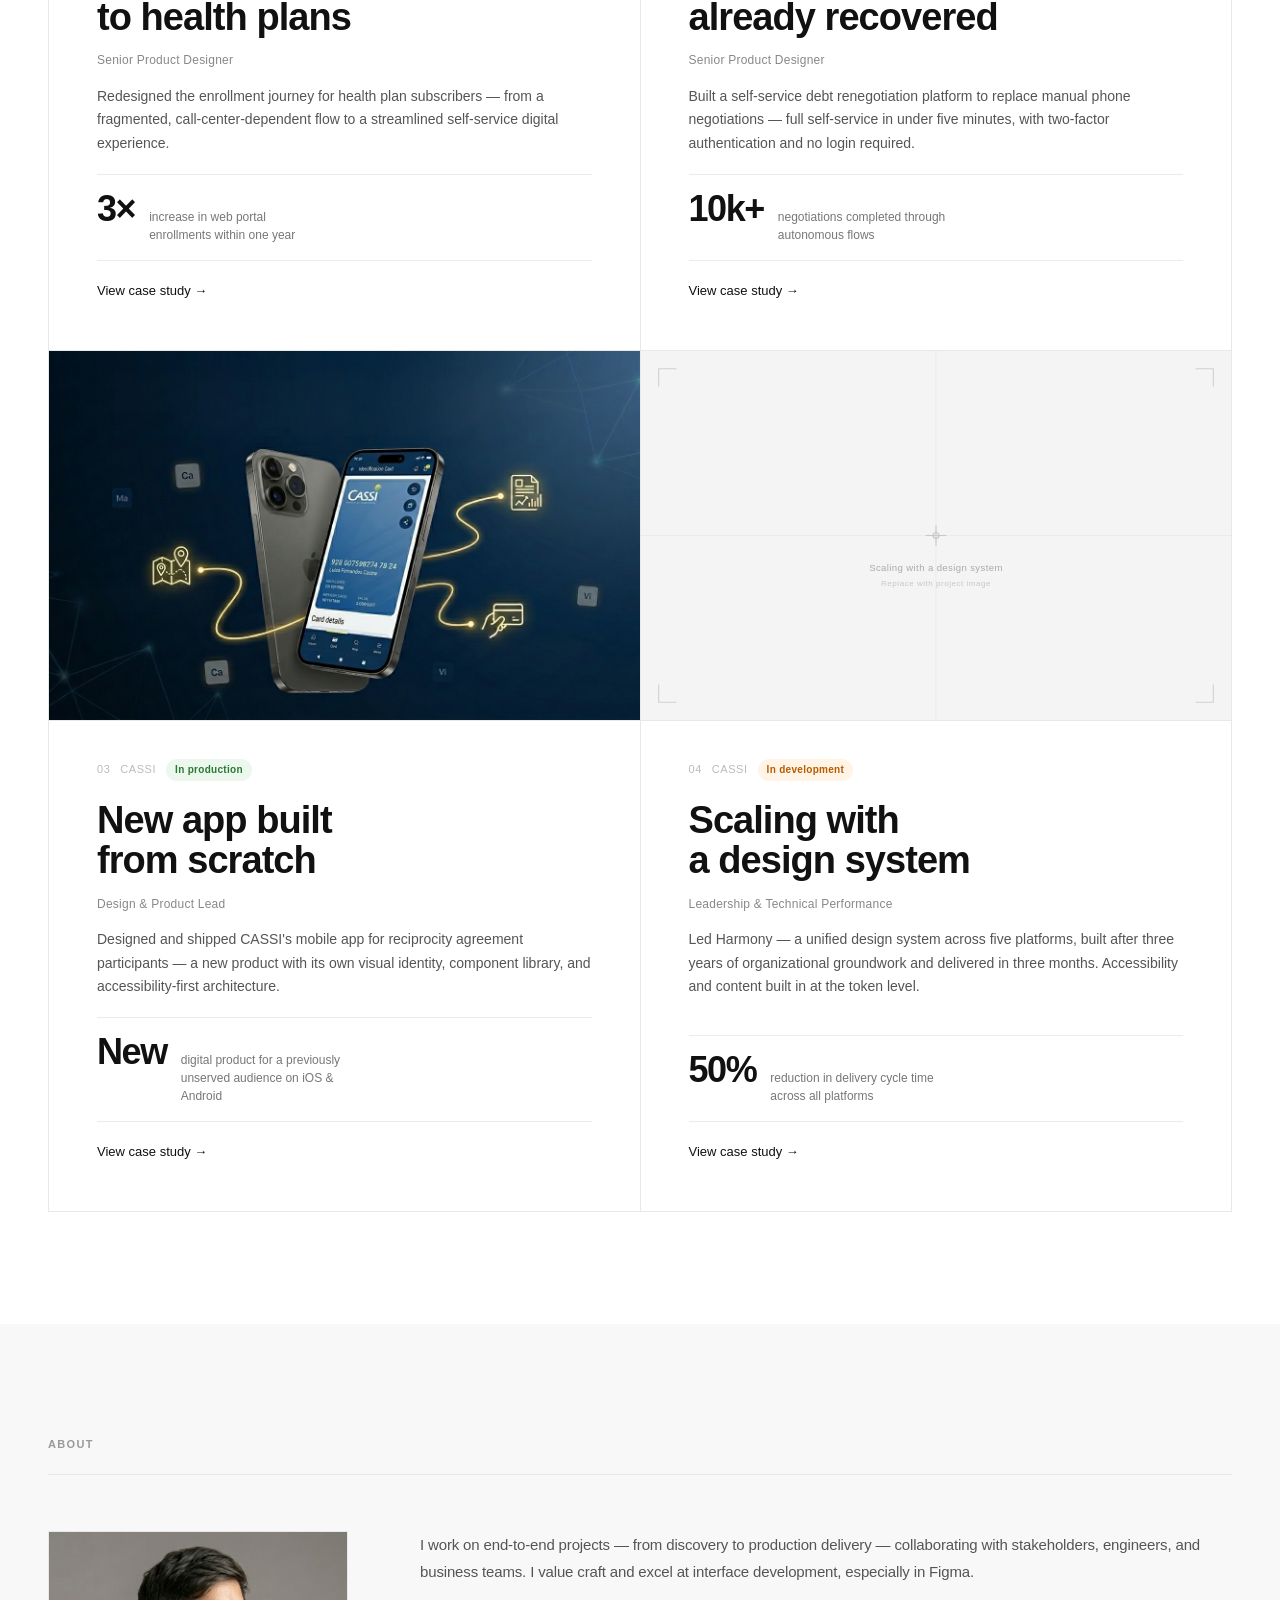
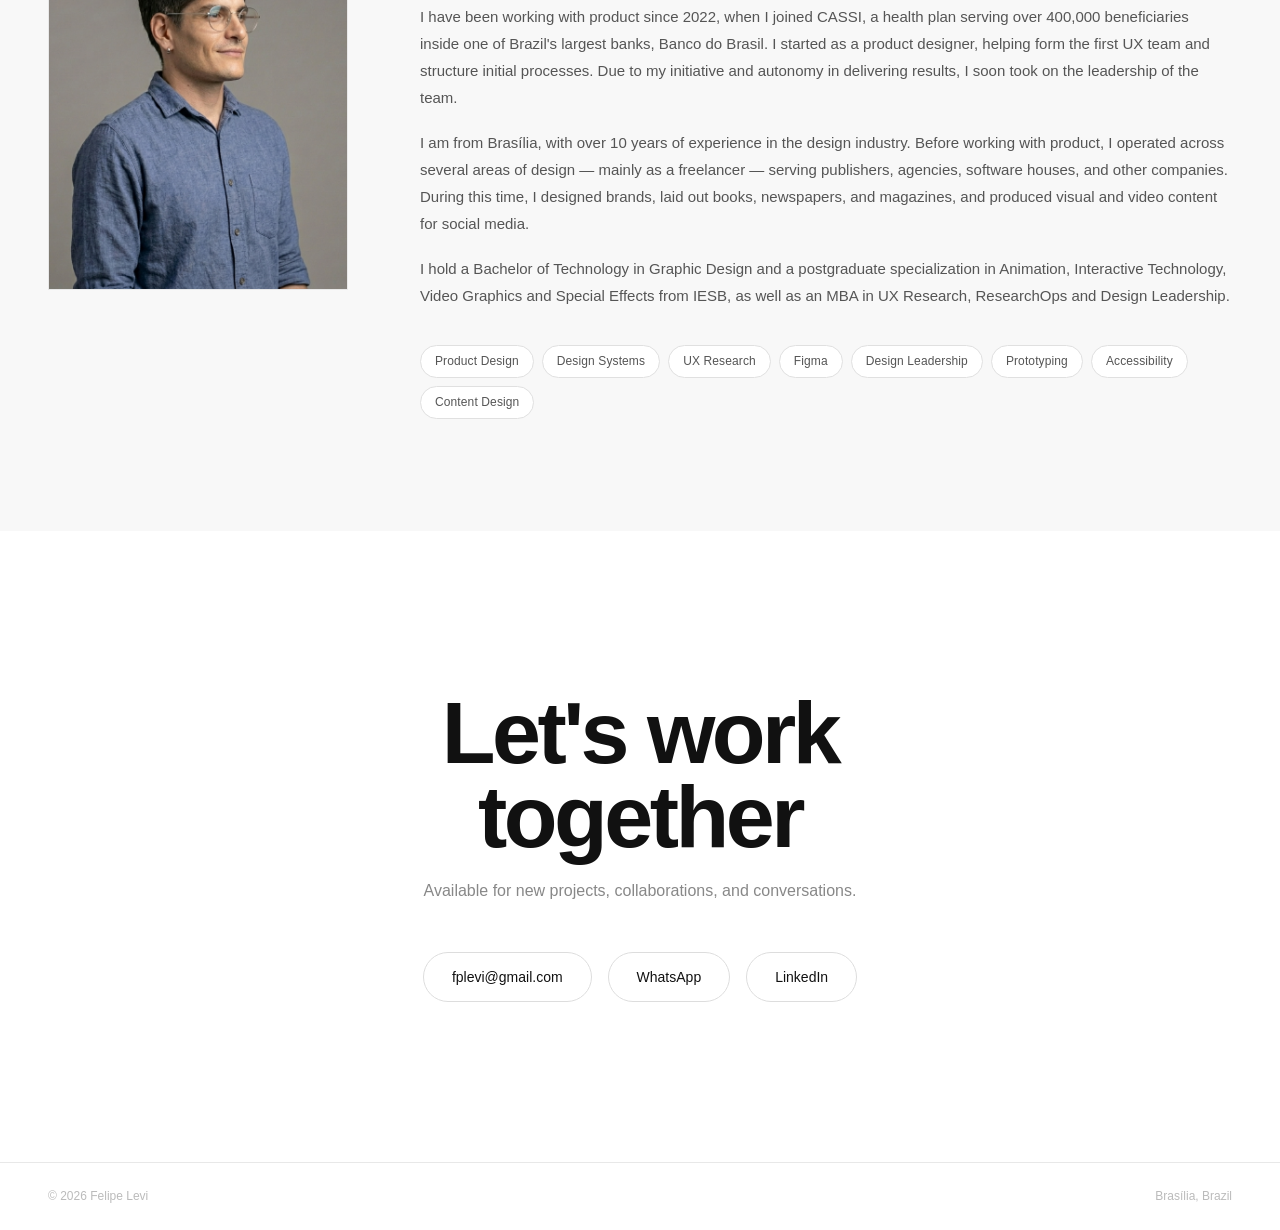
==== commit 9fdae750: "fix: improve hero card fan-out spacing and hide on mobile" ====
--- a/index.html
+++ b/index.html
@@ -38,7 +38,7 @@
           <span class="hero-card-label">Design system</span>
         </a>
         <a href="work/brl-recovered.html" class="hero-card hero-card--mid">
-          <img src="img/brl-recovered-thumb.svg" alt="BRL 4.5 million already recovered">
+          <img src="img/brl-recovered-thumb.jpeg" alt="BRL 4.5 million already recovered">
           <span class="hero-card-label">Debt recovery platform</span>
         </a>
         <a href="work/more-subscriptions.html" class="hero-card hero-card--front">
@@ -96,7 +96,7 @@
 
       <article class="project-card fade-in">
         <figure class="project-image">
-          <img src="img/new-app-thumb.svg" alt="New app built from scratch — project preview">
+          <img src="img/new-app-thumb.jpeg" alt="New app built from scratch — project preview">
         </figure>
         <div class="project-meta">
           <span class="project-number">03</span>
@@ -142,7 +142,7 @@
     </div>
     <div class="about-content fade-in">
       <figure class="about-photo">
-        <img src="img/felipe-levi.svg" alt="Felipe Levi — Product Designer">
+        <img src="img/felipe-levi.jpeg" alt="Felipe Levi — Product Designer">
       </figure>
       <div class="about-text">
         <p class="about-lead">I work on end-to-end projects — from discovery to production delivery — collaborating with stakeholders, engineers, and business teams. I value craft and excel at interface development, especially in Figma.</p>
--- a/style.css
+++ b/style.css
@@ -125,7 +125,7 @@
 /* Hero visual — stacked cards */
 .hero-visual {
   flex-shrink: 0;
-  width: 420px;
+  width: 460px;
   display: flex;
   align-items: center;
   justify-content: center;
@@ -133,20 +133,21 @@
 
 .hero-cards {
   position: relative;
-  width: 360px;
-  height: 320px;
+  width: 380px;
+  height: 340px;
   cursor: pointer;
 }
 
 .hero-card {
   display: block;
   position: absolute;
-  width: 88%;
+  width: 82%;
   border: 1px solid #e8e8e8;
   overflow: hidden;
   background: #fff;
-  transition: transform 0.5s cubic-bezier(0.25, 0.46, 0.45, 0.94),
-              box-shadow 0.5s ease;
+  transition: transform 0.55s cubic-bezier(0.25, 0.46, 0.45, 0.94),
+              box-shadow 0.55s ease,
+              opacity 0.55s ease;
   text-decoration: none;
 }
 
@@ -166,42 +167,49 @@
   letter-spacing: 0.02em;
 }
 
+/* Resting state — clearly stacked */
 .hero-card--front {
   top: 0;
-  left: 6%;
+  left: 9%;
   z-index: 3;
-  transform: rotate(-1.5deg);
-  box-shadow: 0 8px 32px rgba(0, 0, 0, 0.09);
+  transform: rotate(-2deg);
+  box-shadow: 0 8px 32px rgba(0, 0, 0, 0.10);
 }
 
 .hero-card--mid {
-  top: 20px;
-  left: 3%;
+  top: 22px;
+  left: 4%;
   z-index: 2;
-  transform: rotate(2deg);
+  transform: rotate(3deg);
   box-shadow: 0 4px 16px rgba(0, 0, 0, 0.05);
+  opacity: 0.92;
 }
 
 .hero-card--back {
-  top: 40px;
+  top: 44px;
   left: 0;
   z-index: 1;
-  transform: rotate(5deg);
-}
-
-/* Fan out on hover */
+  transform: rotate(7deg);
+  opacity: 0.8;
+}
+
+/* Fan out on hover — each card clearly separated */
 .hero-cards:hover .hero-card--front {
-  transform: rotate(-3deg) translateY(-16px);
-  box-shadow: 0 20px 56px rgba(0, 0, 0, 0.13);
+  transform: rotate(-6deg) translate(-40px, -32px);
+  box-shadow: 0 24px 64px rgba(0, 0, 0, 0.15);
+  opacity: 1;
 }
 
 .hero-cards:hover .hero-card--mid {
-  transform: rotate(3.5deg) translate(24px, 8px);
-  box-shadow: 0 8px 24px rgba(0, 0, 0, 0.07);
+  transform: rotate(1deg) translateY(-16px);
+  box-shadow: 0 12px 40px rgba(0, 0, 0, 0.09);
+  opacity: 1;
 }
 
 .hero-cards:hover .hero-card--back {
-  transform: rotate(8deg) translate(48px, 20px);
+  transform: rotate(8deg) translate(48px, 0px);
+  box-shadow: 0 8px 24px rgba(0, 0, 0, 0.06);
+  opacity: 1;
 }
 
 /* =====================
@@ -866,7 +874,7 @@
   .hero {
     flex-direction: column;
     align-items: flex-start;
-    gap: 56px;
+    gap: 0;
     padding: 100px 24px 64px;
   }
 
@@ -876,12 +884,7 @@
   }
 
   .hero-visual {
-    width: 100%;
-  }
-
-  .hero-cards {
-    width: 100%;
-    height: 260px;
+    display: none;
   }
 
   section {
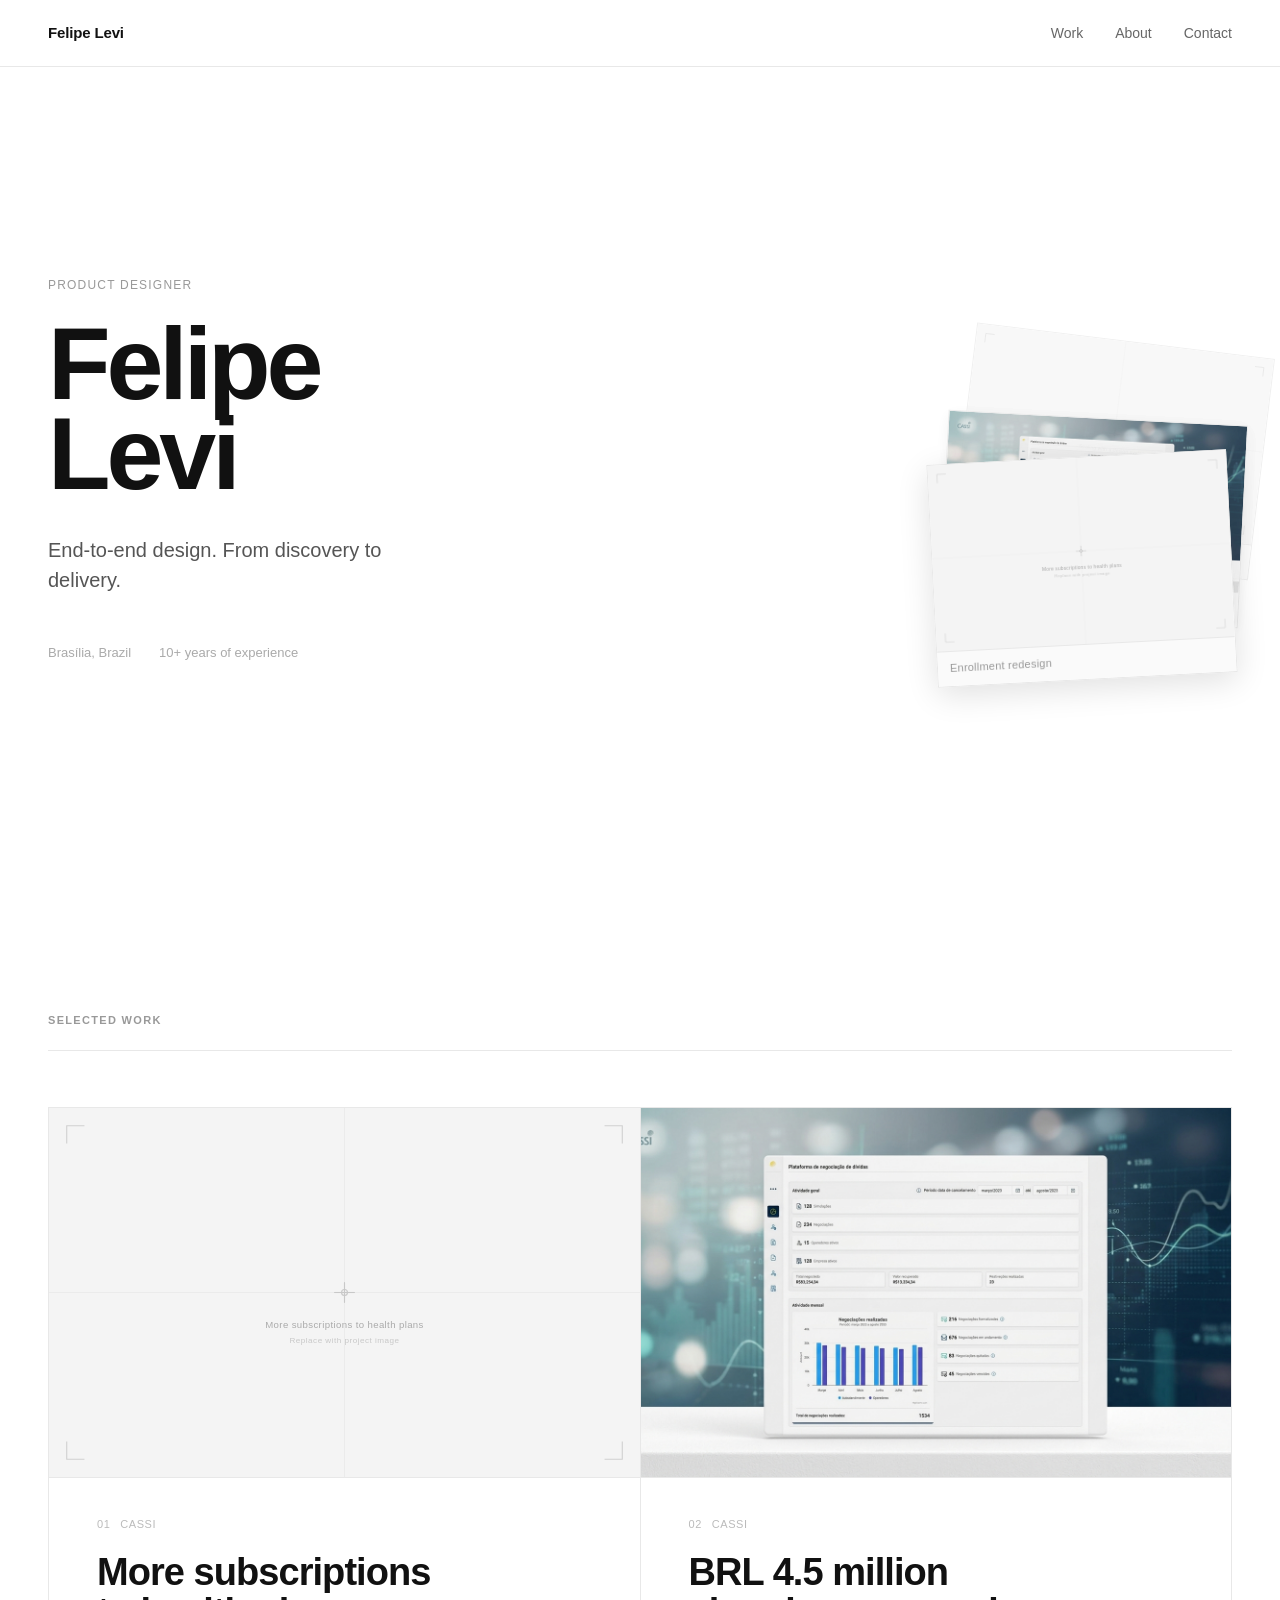
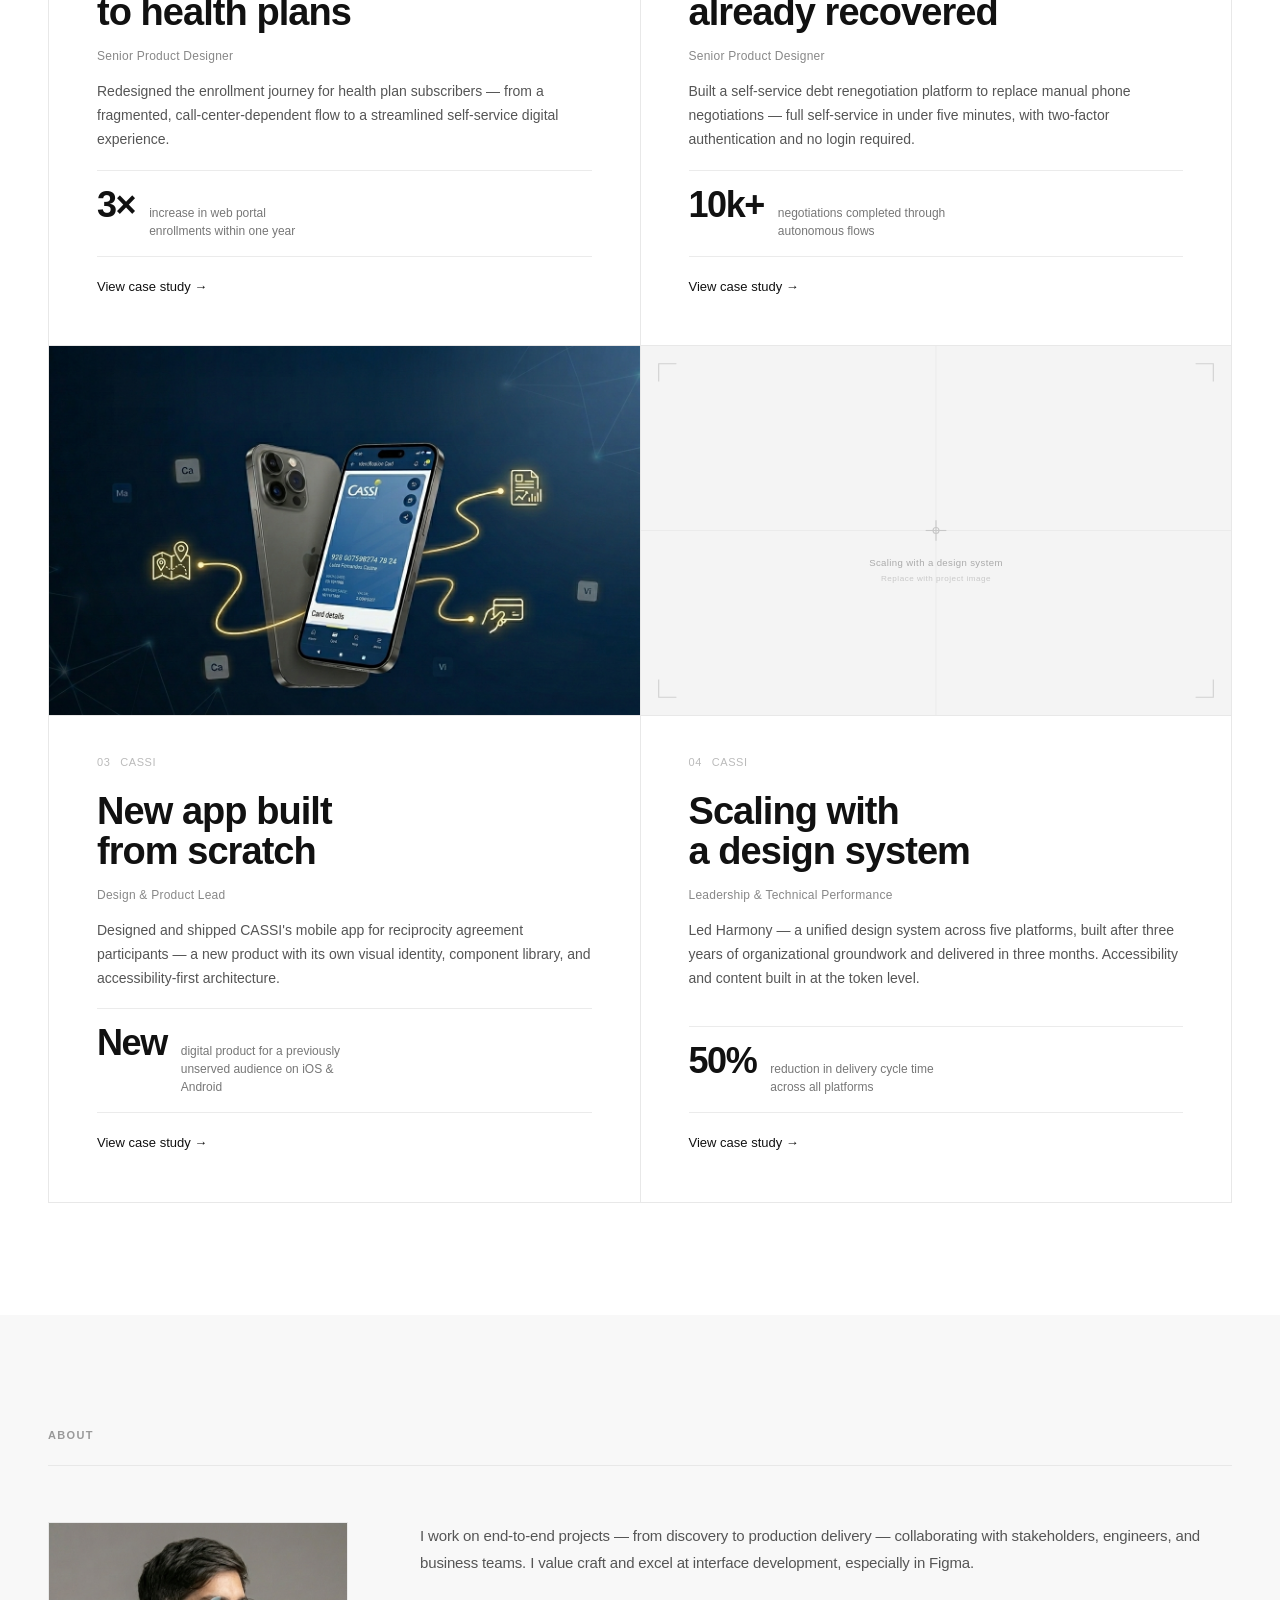
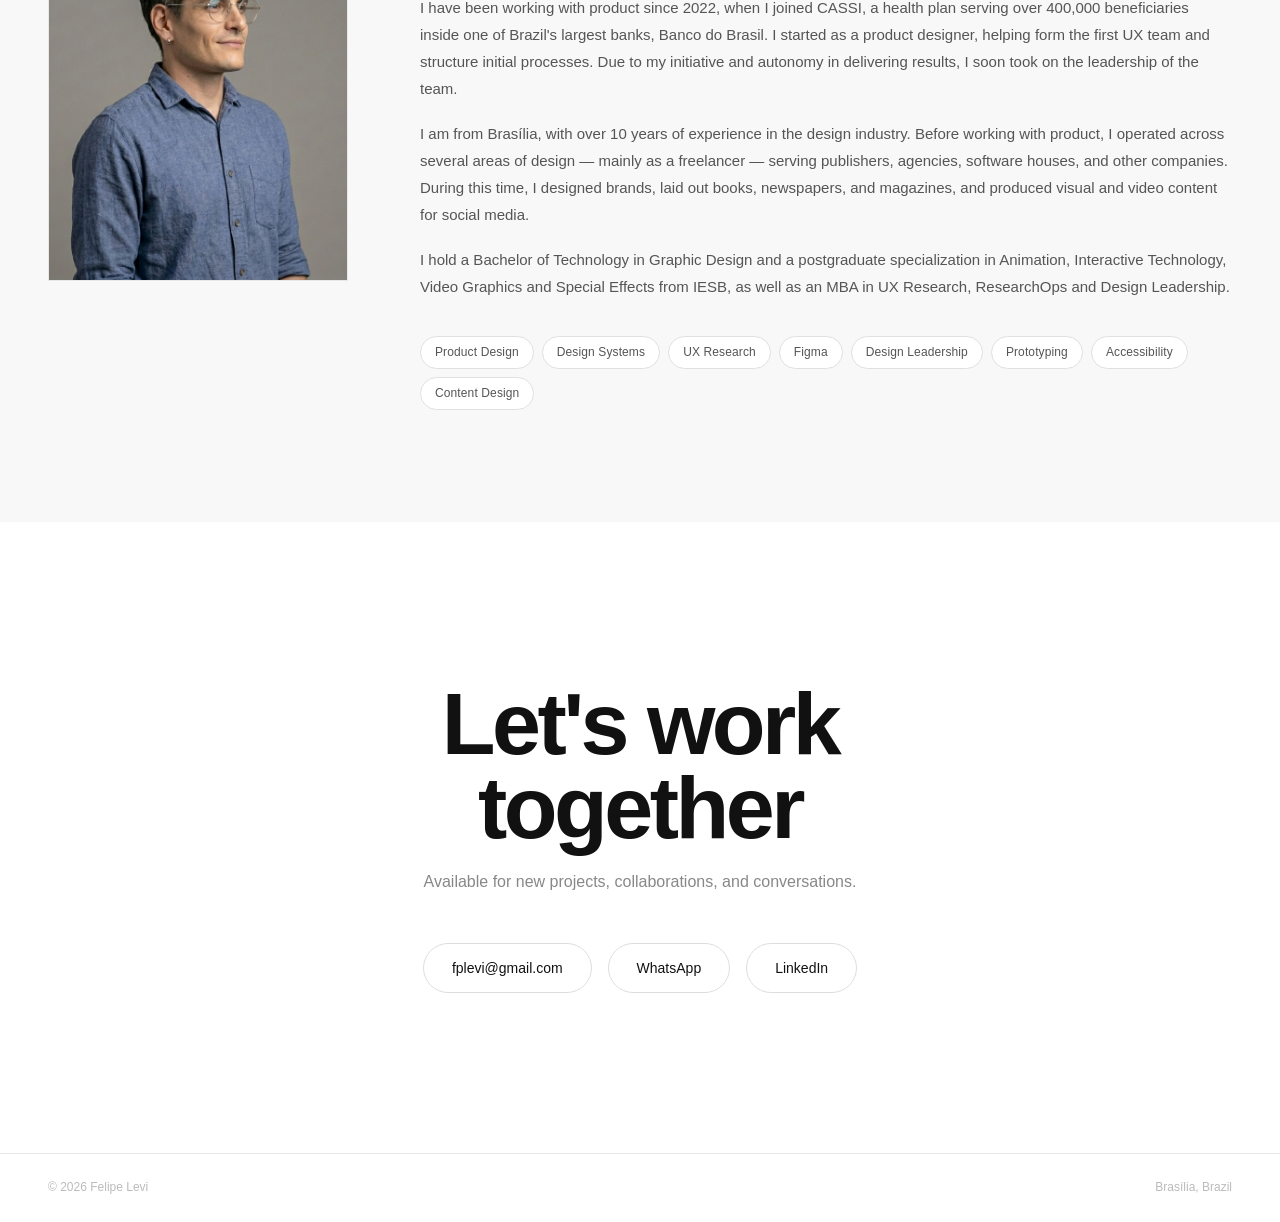
==== commit 2860a729: "feat: remove in production/in development status tags from all pages" ====
--- a/index.html
+++ b/index.html
@@ -63,7 +63,7 @@
         <div class="project-meta">
           <span class="project-number">01</span>
           <span class="project-company">CASSI</span>
-          <span class="project-status in-production">In production</span>
+
         </div>
         <h3 class="project-title">More subscriptions<br>to health plans</h3>
         <p class="project-role">Senior Product Designer</p>
@@ -77,12 +77,12 @@
 
       <article class="project-card fade-in">
         <figure class="project-image">
-          <img src="img/brl-recovered-thumb.svg" alt="BRL 4.5 million already recovered — project preview">
+          <img src="img/brl-recovered-thumb.jpeg" alt="BRL 4.5 million already recovered — project preview">
         </figure>
         <div class="project-meta">
           <span class="project-number">02</span>
           <span class="project-company">CASSI</span>
-          <span class="project-status in-production">In production</span>
+
         </div>
         <h3 class="project-title">BRL 4.5 million<br>already recovered</h3>
         <p class="project-role">Senior Product Designer</p>
@@ -101,7 +101,7 @@
         <div class="project-meta">
           <span class="project-number">03</span>
           <span class="project-company">CASSI</span>
-          <span class="project-status in-production">In production</span>
+
         </div>
         <h3 class="project-title">New app built<br>from scratch</h3>
         <p class="project-role">Design &amp; Product Lead</p>
@@ -120,7 +120,7 @@
         <div class="project-meta">
           <span class="project-number">04</span>
           <span class="project-company">CASSI</span>
-          <span class="project-status in-development">In development</span>
+
         </div>
         <h3 class="project-title">Scaling with<br>a design system</h3>
         <p class="project-role">Leadership &amp; Technical Performance</p>
--- a/style.css
+++ b/style.css
@@ -10,6 +10,7 @@
 
 html {
   scroll-behavior: smooth;
+  overflow-x: hidden;
 }
 
 body {
@@ -125,29 +126,29 @@
 /* Hero visual — stacked cards */
 .hero-visual {
   flex-shrink: 0;
-  width: 460px;
-  display: flex;
-  align-items: center;
-  justify-content: center;
+  width: 400px;
+  display: flex;
+  align-items: flex-start;
+  justify-content: flex-end;
 }
 
 .hero-cards {
   position: relative;
-  width: 380px;
-  height: 340px;
+  width: 300px;
+  height: 420px;
   cursor: pointer;
 }
 
 .hero-card {
   display: block;
   position: absolute;
-  width: 82%;
+  width: 100%;
   border: 1px solid #e8e8e8;
   overflow: hidden;
   background: #fff;
-  transition: transform 0.55s cubic-bezier(0.25, 0.46, 0.45, 0.94),
-              box-shadow 0.55s ease,
-              opacity 0.55s ease;
+  transition: transform 0.6s cubic-bezier(0.25, 0.46, 0.45, 0.94),
+              box-shadow 0.6s ease,
+              opacity 0.6s ease;
   text-decoration: none;
 }
 
@@ -165,50 +166,51 @@
   background: #fafafa;
   border-top: 1px solid #e8e8e8;
   letter-spacing: 0.02em;
-}
-
-/* Resting state — clearly stacked */
+  white-space: nowrap;
+}
+
+/* Resting — clearly stacked, depth visible */
 .hero-card--front {
-  top: 0;
-  left: 9%;
+  bottom: 0;
+  left: 0;
   z-index: 3;
-  transform: rotate(-2deg);
-  box-shadow: 0 8px 32px rgba(0, 0, 0, 0.10);
+  transform: rotate(-3deg);
+  box-shadow: 0 8px 32px rgba(0, 0, 0, 0.12);
 }
 
 .hero-card--mid {
-  top: 22px;
-  left: 4%;
+  bottom: 0;
+  left: 0;
   z-index: 2;
-  transform: rotate(3deg);
-  box-shadow: 0 4px 16px rgba(0, 0, 0, 0.05);
-  opacity: 0.92;
+  transform: rotate(3deg) translate(8px, -60px);
+  opacity: 0.85;
+  box-shadow: 0 4px 16px rgba(0, 0, 0, 0.06);
 }
 
 .hero-card--back {
-  top: 44px;
+  bottom: 0;
   left: 0;
   z-index: 1;
-  transform: rotate(7deg);
-  opacity: 0.8;
-}
-
-/* Fan out on hover — each card clearly separated */
+  transform: rotate(7deg) translate(16px, -120px);
+  opacity: 0.65;
+}
+
+/* Hover — fan upward, z-index never changes */
 .hero-cards:hover .hero-card--front {
-  transform: rotate(-6deg) translate(-40px, -32px);
-  box-shadow: 0 24px 64px rgba(0, 0, 0, 0.15);
+  transform: rotate(-4deg) translate(-16px, -16px);
+  box-shadow: 0 20px 56px rgba(0, 0, 0, 0.14);
   opacity: 1;
 }
 
 .hero-cards:hover .hero-card--mid {
-  transform: rotate(1deg) translateY(-16px);
-  box-shadow: 0 12px 40px rgba(0, 0, 0, 0.09);
+  transform: rotate(0deg) translate(8px, -220px);
+  box-shadow: 0 16px 48px rgba(0, 0, 0, 0.10);
   opacity: 1;
 }
 
 .hero-cards:hover .hero-card--back {
-  transform: rotate(8deg) translate(48px, 0px);
-  box-shadow: 0 8px 24px rgba(0, 0, 0, 0.06);
+  transform: rotate(4deg) translate(24px, -360px);
+  box-shadow: 0 12px 36px rgba(0, 0, 0, 0.08);
   opacity: 1;
 }
 
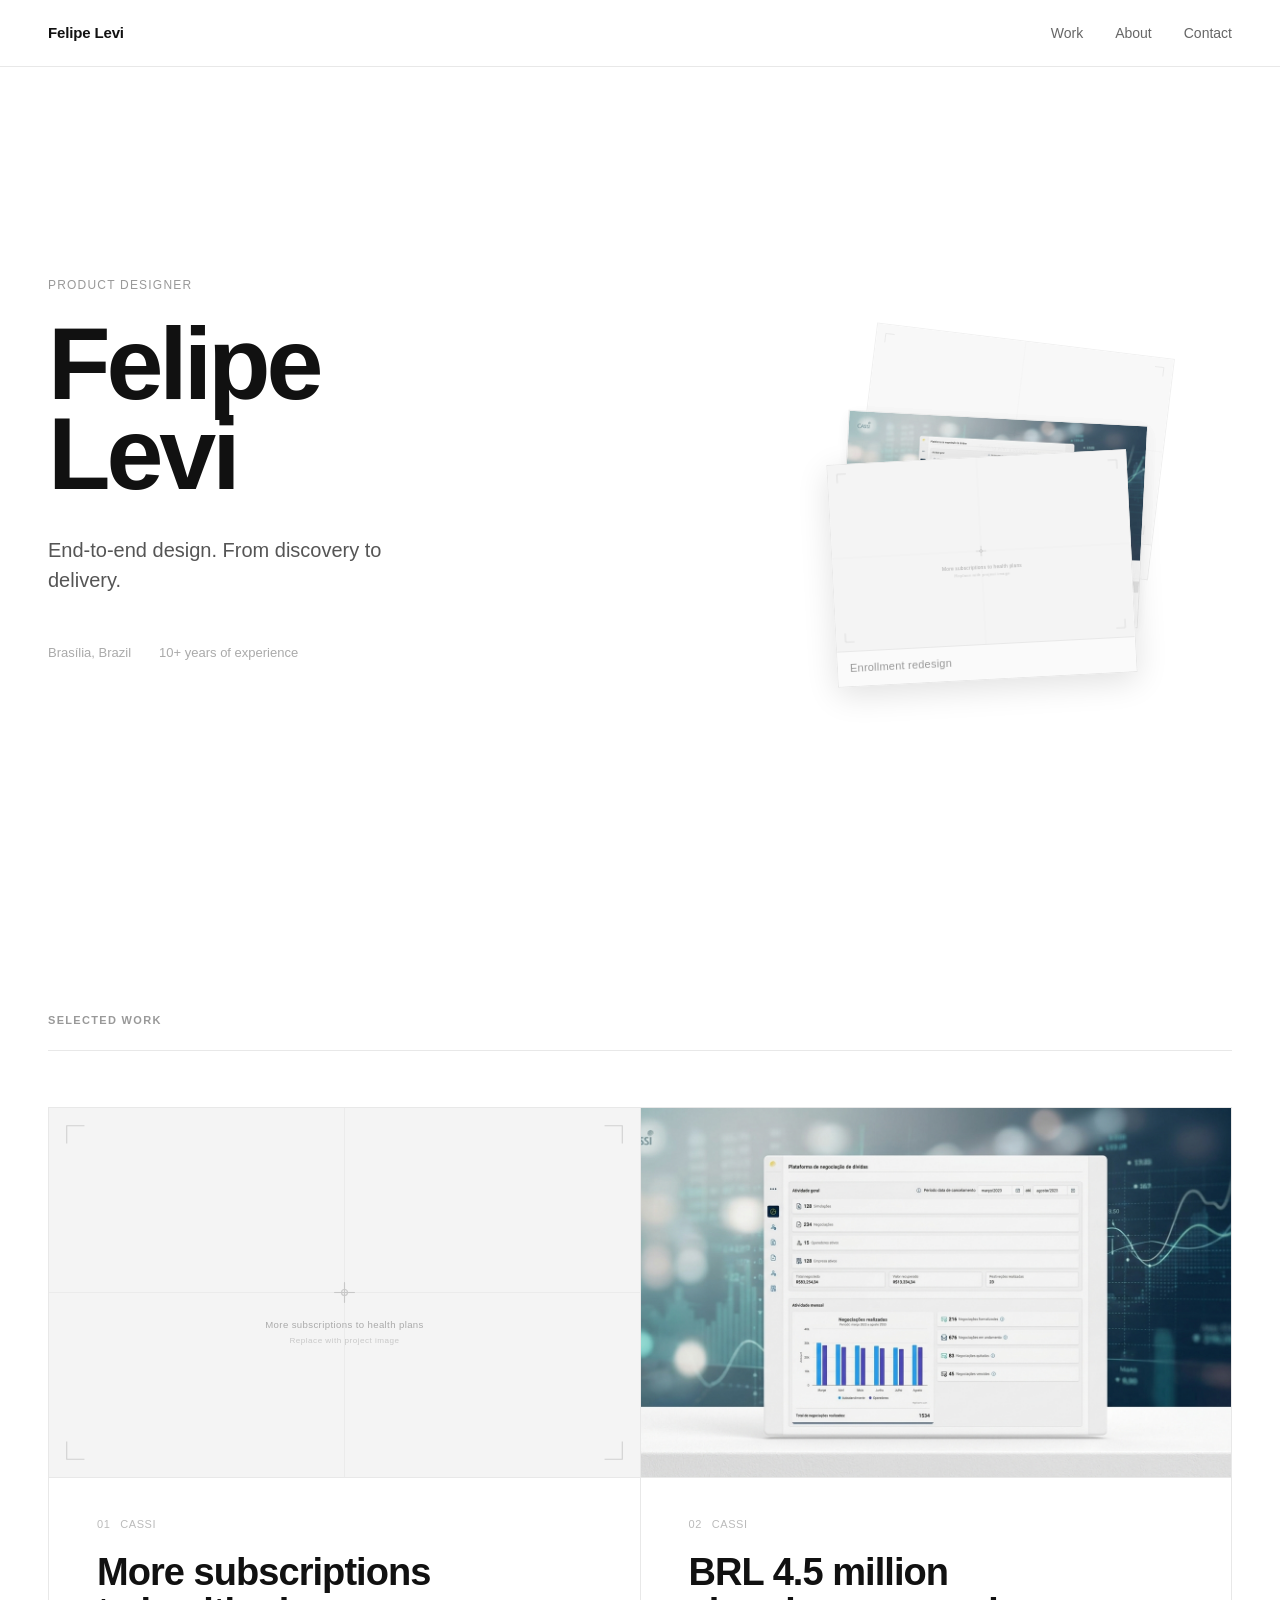
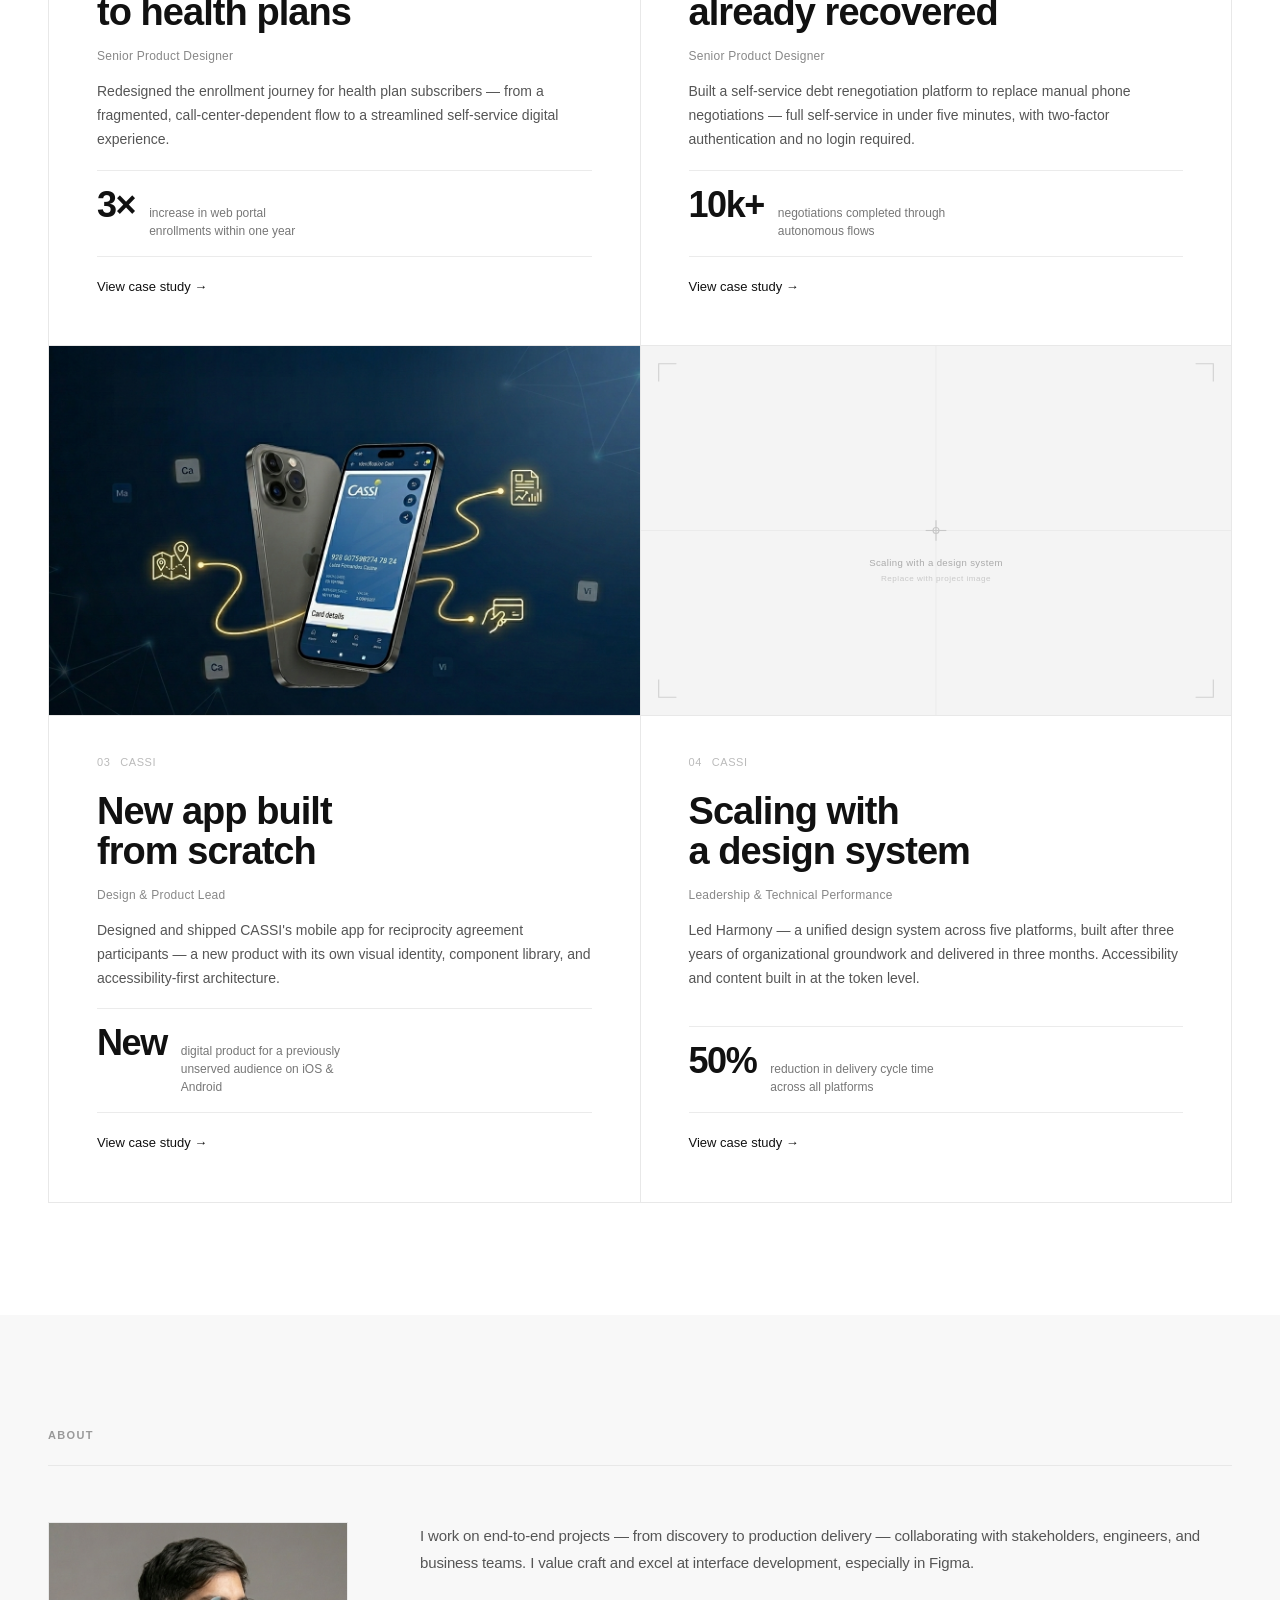
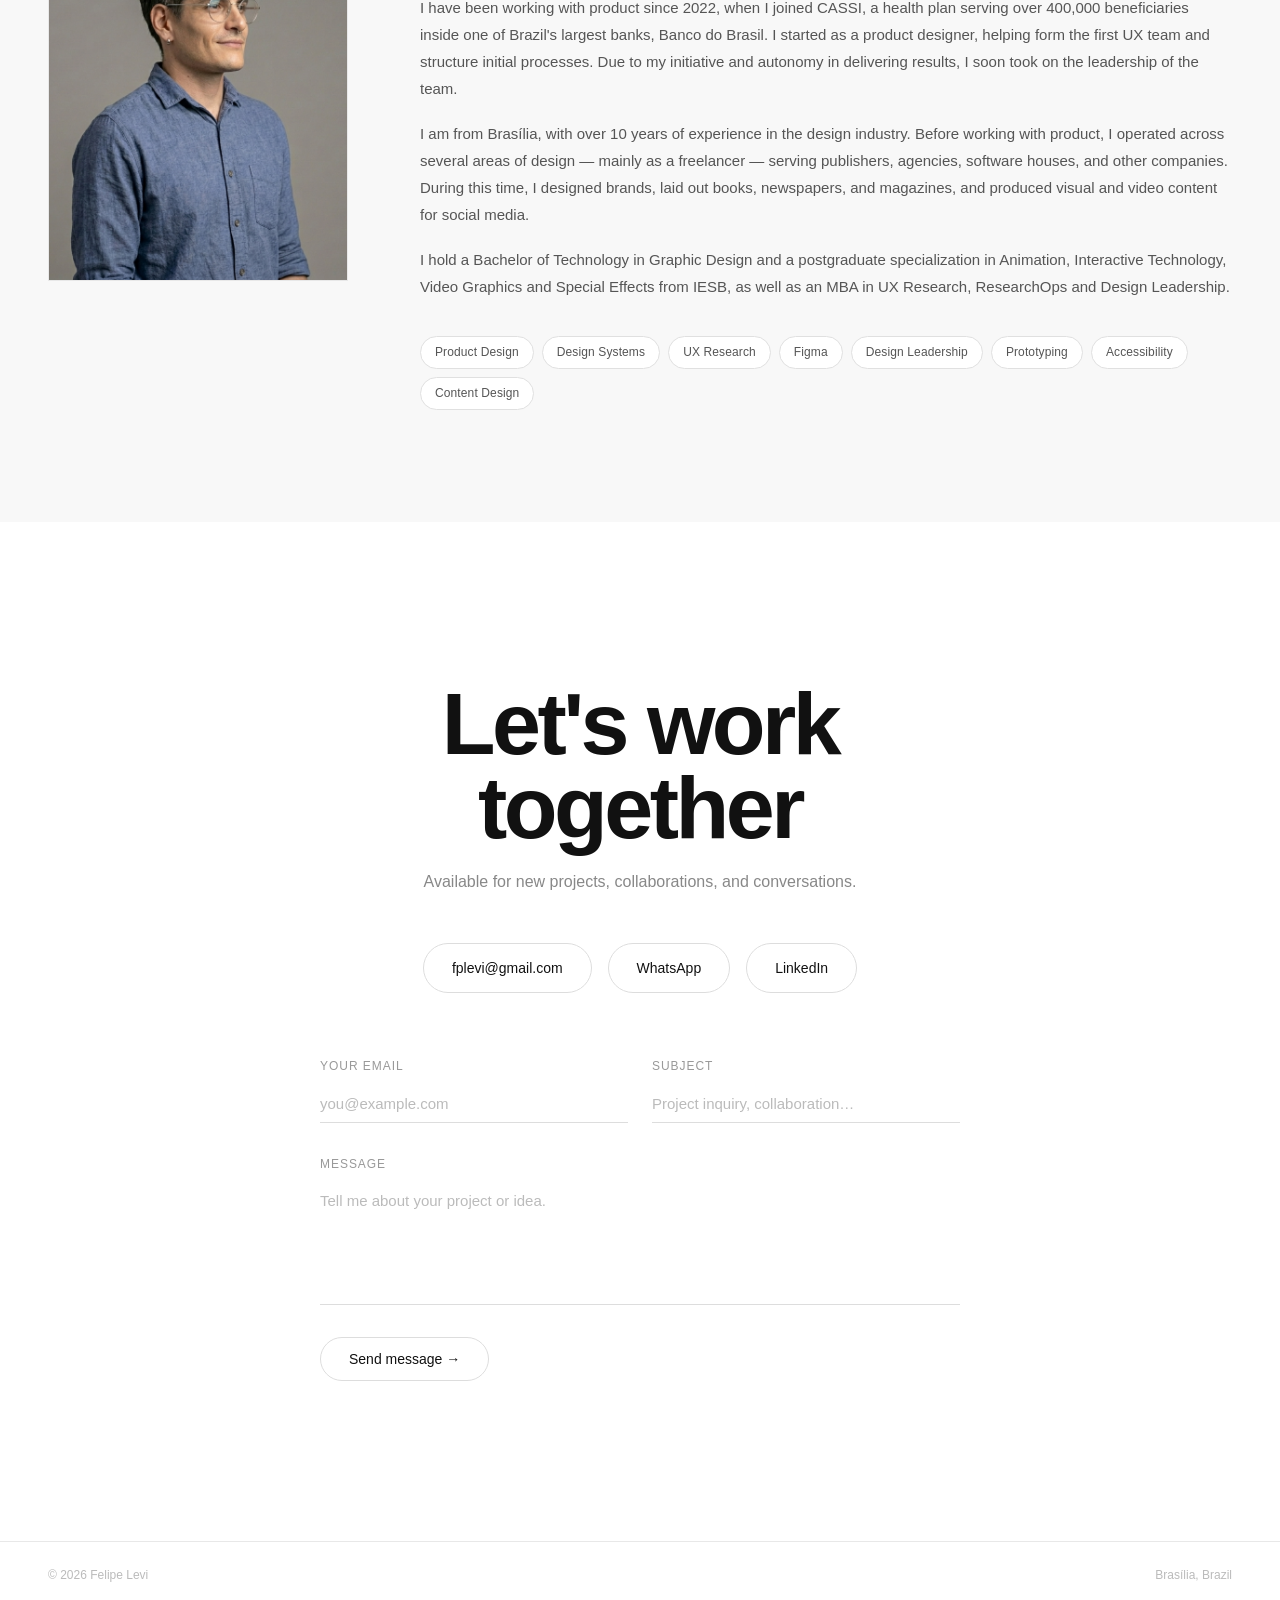
==== commit 6563ac18: "feat: add contact form with Formspree integration" ====
--- a/index.html
+++ b/index.html
@@ -173,6 +173,33 @@
         <a href="https://api.whatsapp.com/send?phone=5561999077204&text=Ol%C3%A1" class="contact-link" target="_blank" rel="noopener">WhatsApp</a>
         <a href="https://www.linkedin.com/in/fplevi/" class="contact-link" target="_blank" rel="noopener">LinkedIn</a>
       </div>
+
+      <!-- Replace YOUR_FORM_ID after signing up at formspree.io -->
+      <form
+        class="contact-form fade-in"
+        action="https://formspree.io/f/YOUR_FORM_ID"
+        method="POST"
+      >
+        <input type="hidden" name="_replyto" value="fplevi@gmail.com">
+
+        <div class="form-row">
+          <div class="form-field">
+            <label for="email">Your email</label>
+            <input type="email" id="email" name="email" placeholder="you@example.com" required>
+          </div>
+          <div class="form-field">
+            <label for="subject">Subject</label>
+            <input type="text" id="subject" name="subject" placeholder="Project inquiry, collaboration…" required>
+          </div>
+        </div>
+
+        <div class="form-field">
+          <label for="message">Message</label>
+          <textarea id="message" name="message" rows="6" placeholder="Tell me about your project or idea." required></textarea>
+        </div>
+
+        <button type="submit" class="form-submit">Send message →</button>
+      </form>
     </div>
   </section>
 
--- a/style.css
+++ b/style.css
@@ -21,6 +21,9 @@
   background: #fff;
   -webkit-font-smoothing: antialiased;
   -moz-osx-font-smoothing: grayscale;
+  max-width: 1280px;
+  margin-left: auto;
+  margin-right: auto;
 }
 
 a {
@@ -41,7 +44,7 @@
   display: flex;
   justify-content: space-between;
   align-items: center;
-  padding: 20px 48px;
+  padding: 20px clamp(48px, calc((100vw - 1280px) / 2 + 48px), 9999px);
   background: rgba(255, 255, 255, 0.92);
   backdrop-filter: blur(12px);
   -webkit-backdrop-filter: blur(12px);
@@ -128,8 +131,8 @@
   flex-shrink: 0;
   width: 400px;
   display: flex;
-  align-items: flex-start;
-  justify-content: flex-end;
+  align-items: flex-end;
+  justify-content: flex-start;
 }
 
 .hero-cards {
@@ -475,6 +478,93 @@
 }
 
 /* =====================
+   CONTACT FORM
+   ===================== */
+
+.contact-form {
+  margin-top: 64px;
+  width: 100%;
+  max-width: 640px;
+  margin-left: auto;
+  margin-right: auto;
+  display: flex;
+  flex-direction: column;
+  gap: 32px;
+  text-align: left;
+}
+
+.form-row {
+  display: grid;
+  grid-template-columns: 1fr 1fr;
+  gap: 24px;
+}
+
+.form-field {
+  display: flex;
+  flex-direction: column;
+  gap: 8px;
+}
+
+.form-field label {
+  font-size: 12px;
+  font-weight: 500;
+  color: #999;
+  letter-spacing: 0.08em;
+  text-transform: uppercase;
+}
+
+.form-field input,
+.form-field textarea {
+  font-family: inherit;
+  font-size: 15px;
+  color: #111;
+  background: transparent;
+  border: none;
+  border-bottom: 1px solid #ddd;
+  padding: 10px 0;
+  outline: none;
+  width: 100%;
+  transition: border-color 0.2s;
+  resize: none;
+}
+
+.form-field input::placeholder,
+.form-field textarea::placeholder {
+  color: #bbb;
+}
+
+.form-field input:focus,
+.form-field textarea:focus {
+  border-bottom-color: #111;
+}
+
+.form-submit {
+  align-self: flex-start;
+  font-family: inherit;
+  font-size: 14px;
+  font-weight: 500;
+  color: #111;
+  background: transparent;
+  border: 1px solid #ddd;
+  border-radius: 100px;
+  padding: 13px 28px;
+  cursor: pointer;
+  transition: background 0.2s, color 0.2s, border-color 0.2s;
+}
+
+.form-submit:hover {
+  background: #111;
+  color: #fff;
+  border-color: #111;
+}
+
+@media (max-width: 640px) {
+  .form-row {
+    grid-template-columns: 1fr;
+  }
+}
+
+/* =====================
    FOOTER
    ===================== */
 
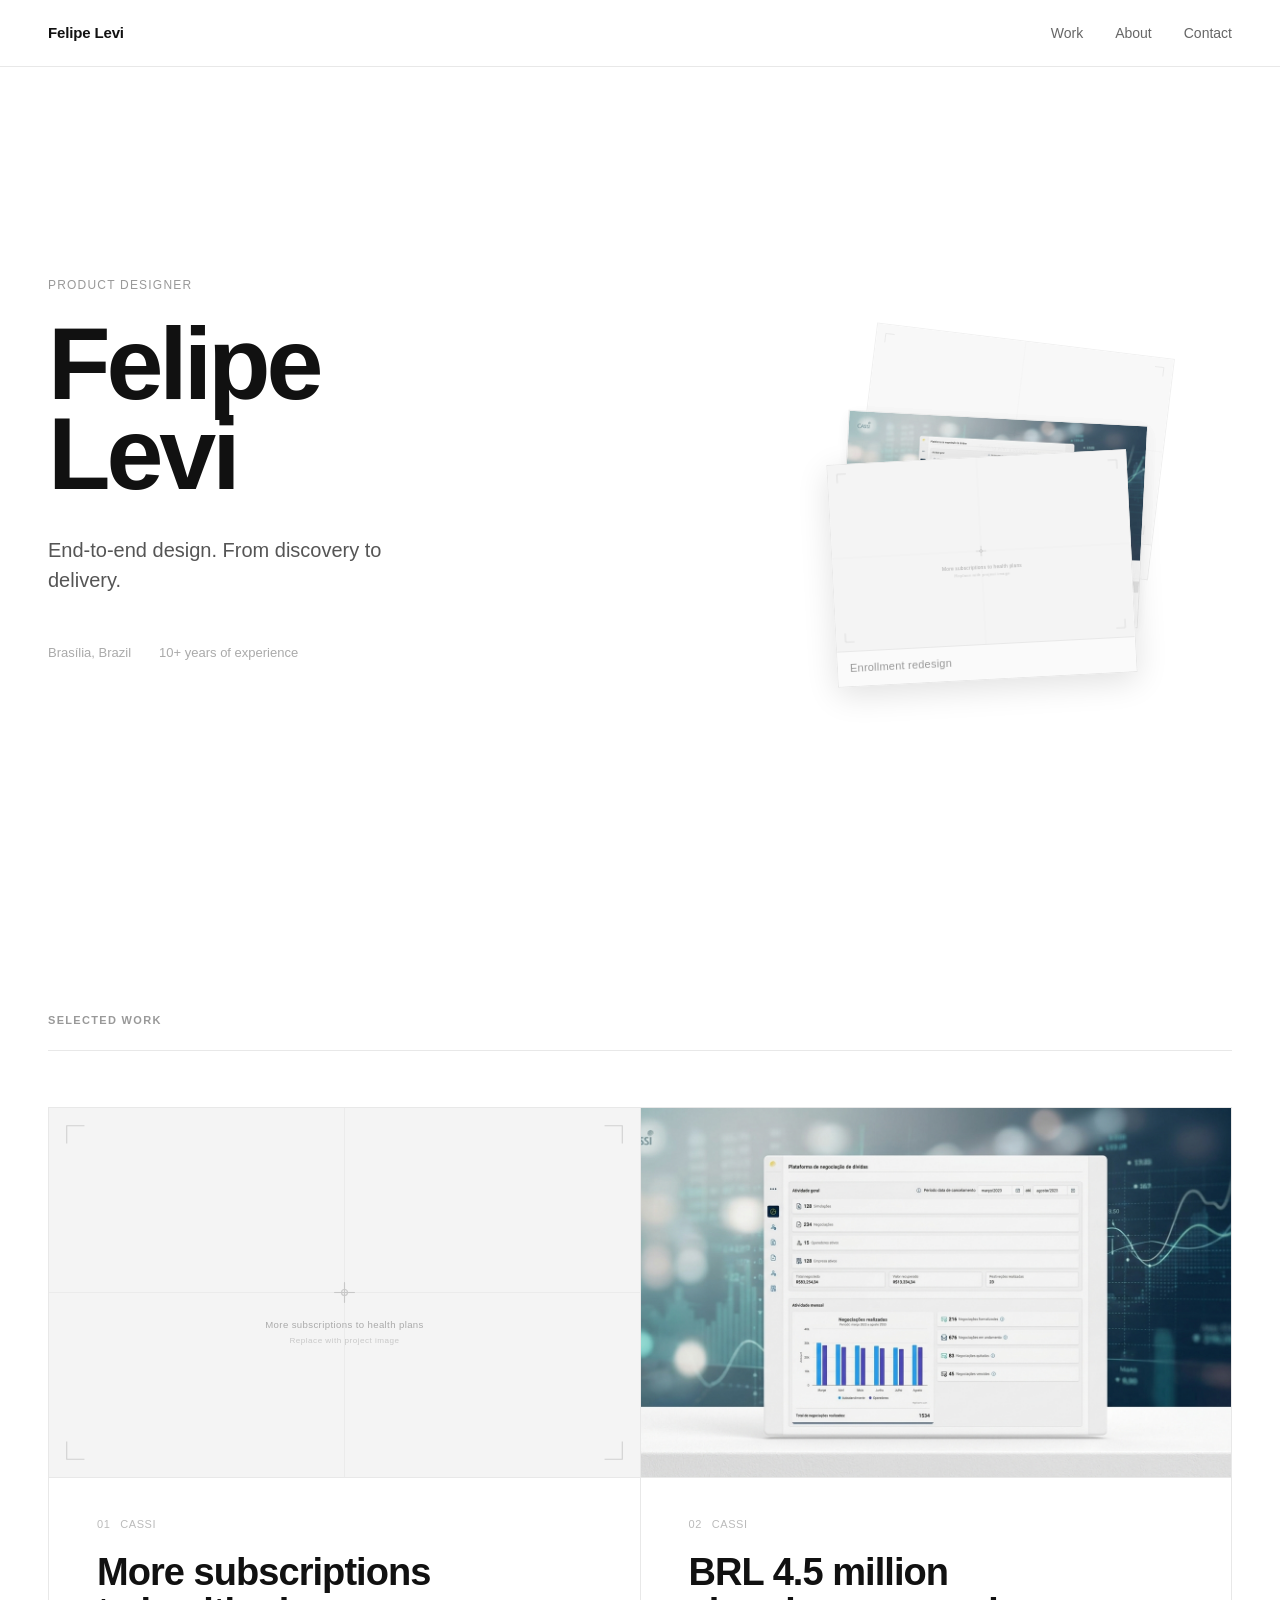
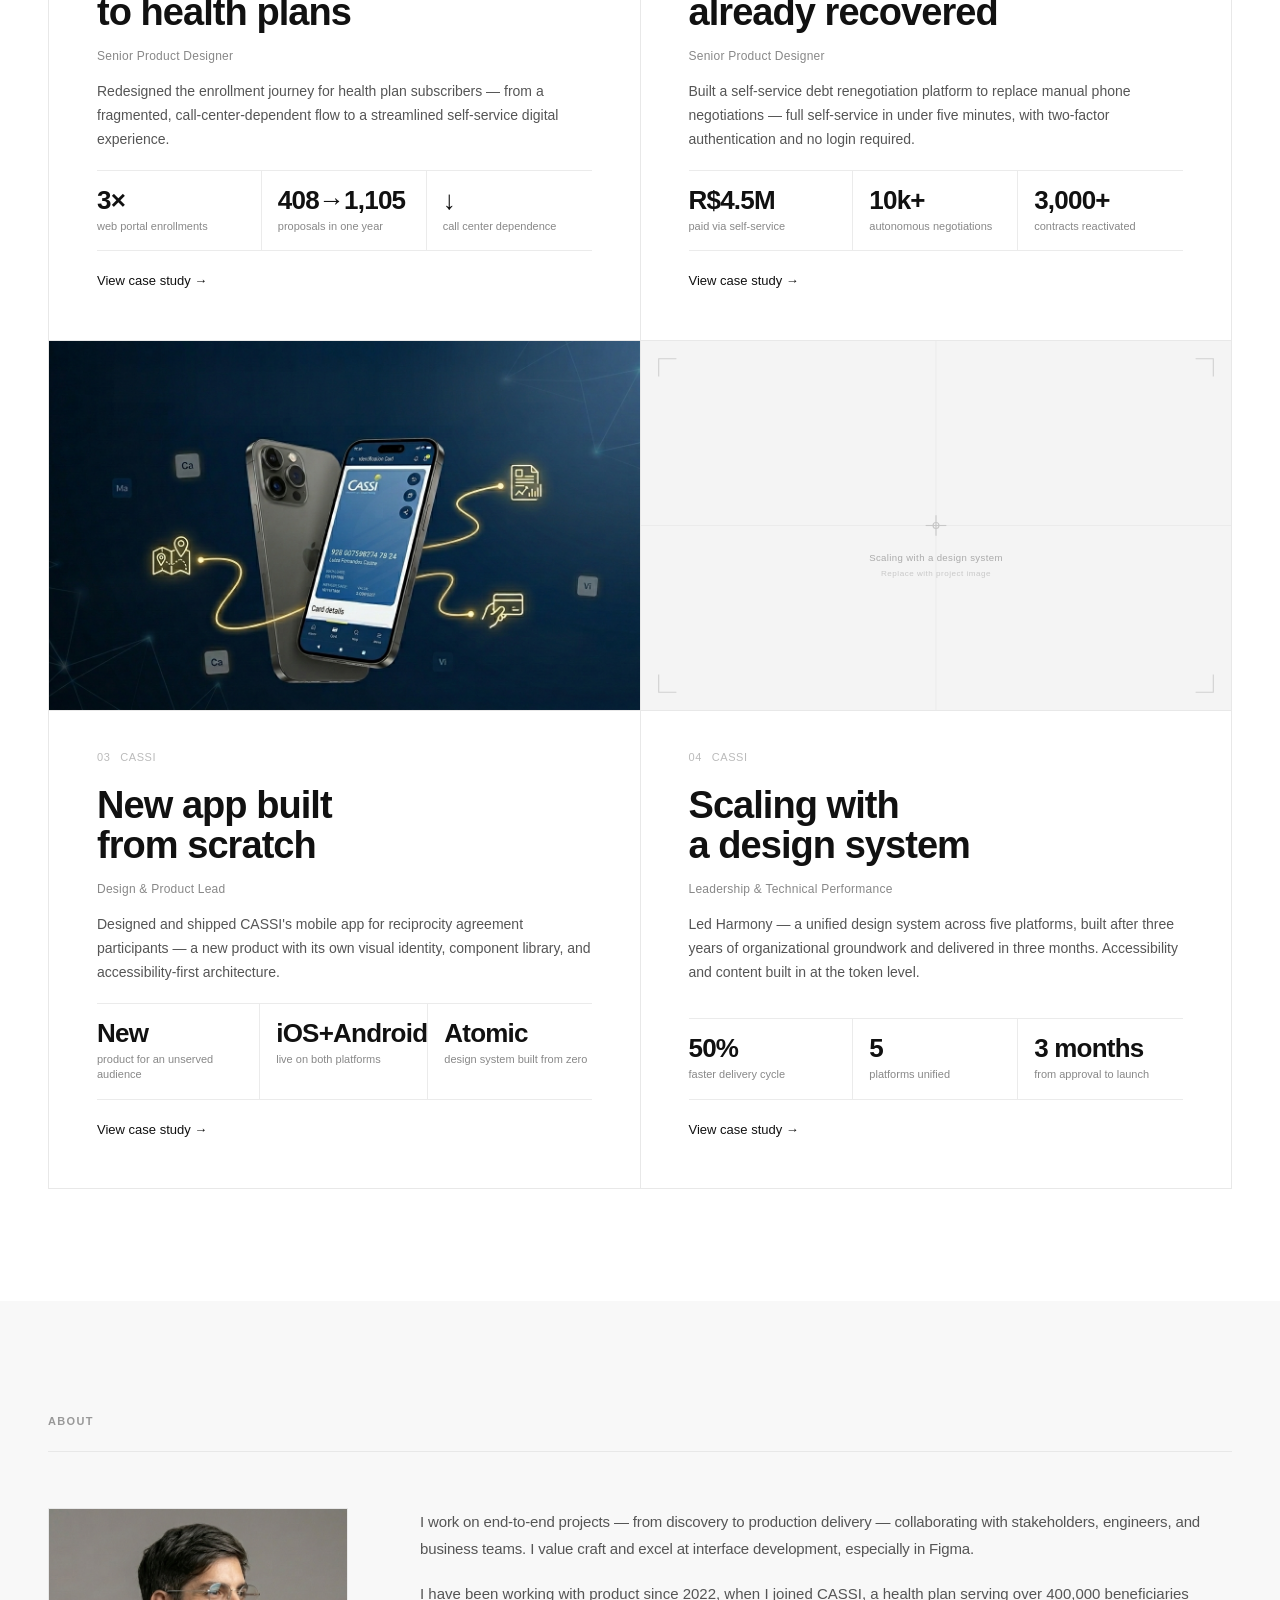
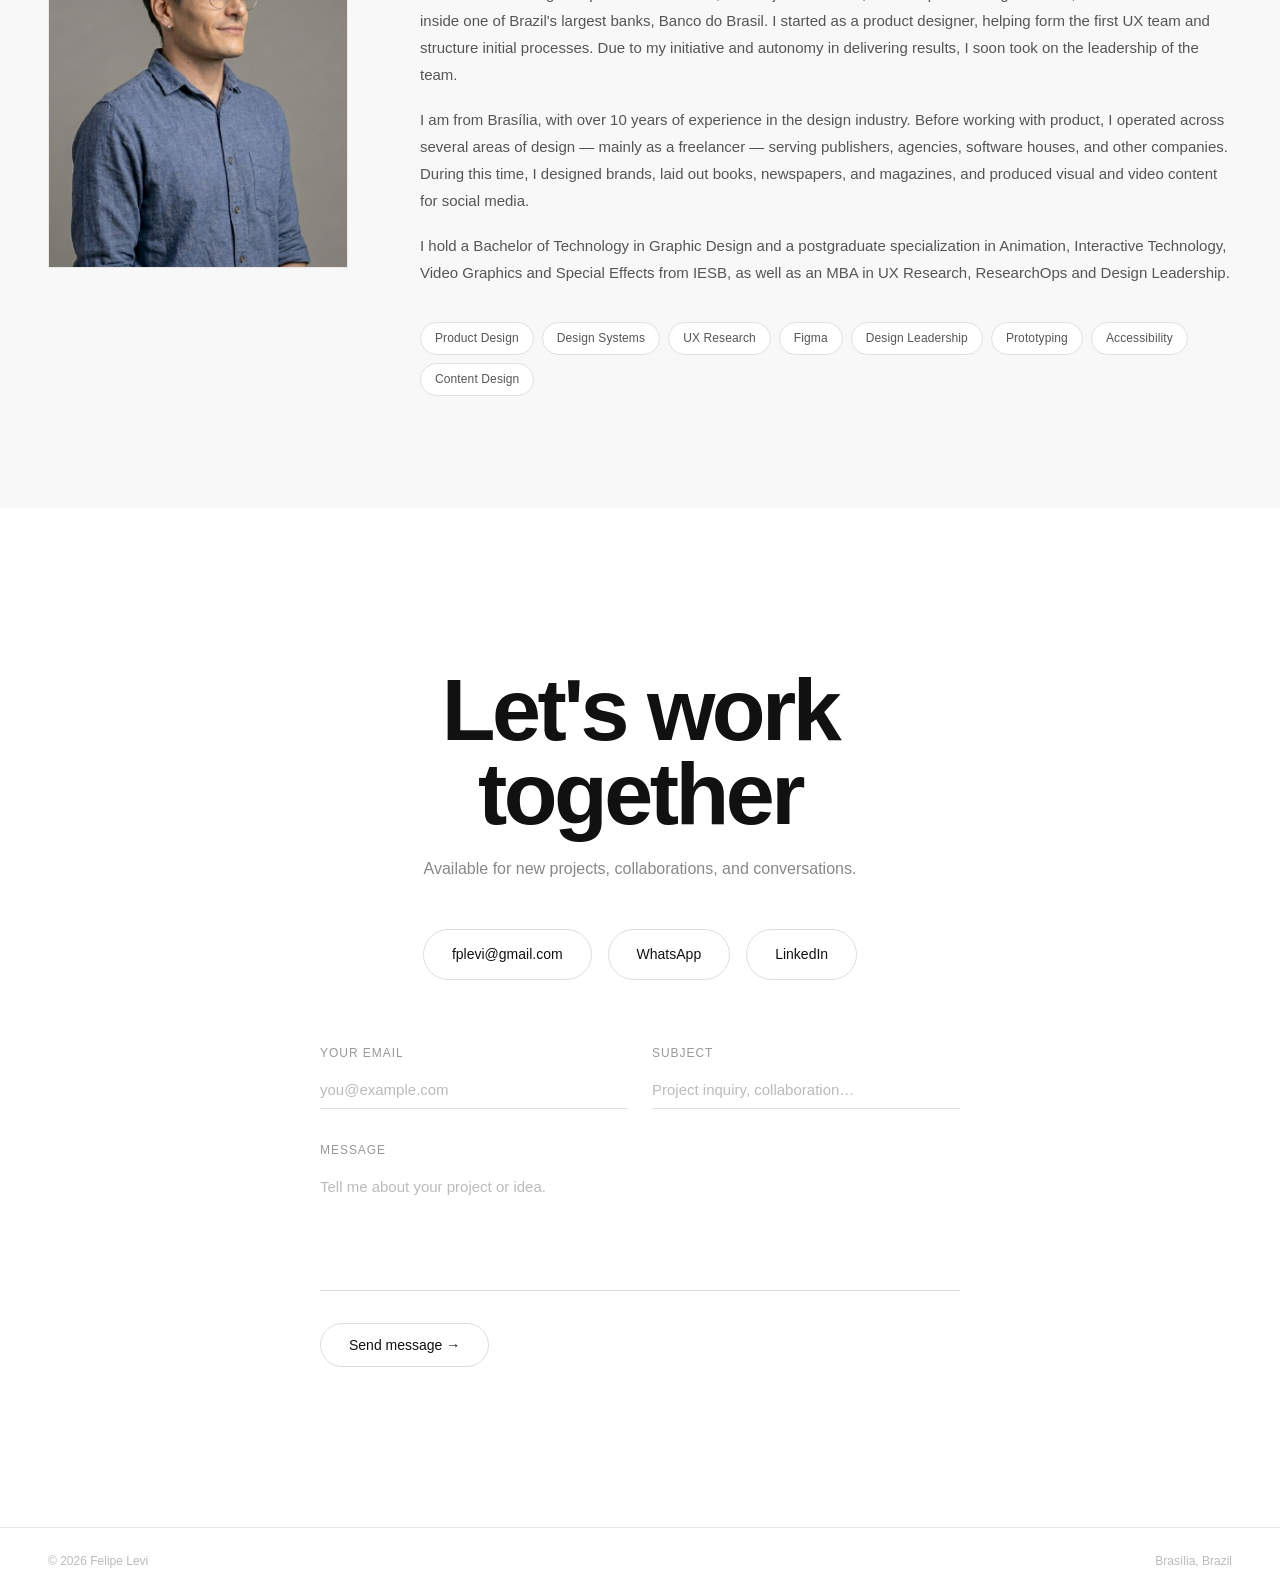
==== commit b75dc7ec: "feat: show 3 outcome metrics per project card on homepage" ====
--- a/index.html
+++ b/index.html
@@ -68,9 +68,19 @@
         <h3 class="project-title">More subscriptions<br>to health plans</h3>
         <p class="project-role">Senior Product Designer</p>
         <p class="project-desc">Redesigned the enrollment journey for health plan subscribers — from a fragmented, call-center-dependent flow to a streamlined self-service digital experience.</p>
-        <div class="project-outcome">
-          <span class="outcome-number">3×</span>
-          <span class="outcome-label">increase in web portal enrollments within one year</span>
+        <div class="project-outcomes">
+          <div class="project-outcome">
+            <span class="outcome-number">3×</span>
+            <span class="outcome-label">web portal enrollments</span>
+          </div>
+          <div class="project-outcome">
+            <span class="outcome-number">408→1,105</span>
+            <span class="outcome-label">proposals in one year</span>
+          </div>
+          <div class="project-outcome">
+            <span class="outcome-number">↓</span>
+            <span class="outcome-label">call center dependence</span>
+          </div>
         </div>
         <a href="work/more-subscriptions.html" class="project-link">View case study →</a>
       </article>
@@ -87,9 +97,19 @@
         <h3 class="project-title">BRL 4.5 million<br>already recovered</h3>
         <p class="project-role">Senior Product Designer</p>
         <p class="project-desc">Built a self-service debt renegotiation platform to replace manual phone negotiations — full self-service in under five minutes, with two-factor authentication and no login required.</p>
-        <div class="project-outcome">
-          <span class="outcome-number">10k+</span>
-          <span class="outcome-label">negotiations completed through autonomous flows</span>
+        <div class="project-outcomes">
+          <div class="project-outcome">
+            <span class="outcome-number">R$4.5M</span>
+            <span class="outcome-label">paid via self-service</span>
+          </div>
+          <div class="project-outcome">
+            <span class="outcome-number">10k+</span>
+            <span class="outcome-label">autonomous negotiations</span>
+          </div>
+          <div class="project-outcome">
+            <span class="outcome-number">3,000+</span>
+            <span class="outcome-label">contracts reactivated</span>
+          </div>
         </div>
         <a href="work/brl-recovered.html" class="project-link">View case study →</a>
       </article>
@@ -106,9 +126,19 @@
         <h3 class="project-title">New app built<br>from scratch</h3>
         <p class="project-role">Design &amp; Product Lead</p>
         <p class="project-desc">Designed and shipped CASSI's mobile app for reciprocity agreement participants — a new product with its own visual identity, component library, and accessibility-first architecture.</p>
-        <div class="project-outcome">
-          <span class="outcome-number">New</span>
-          <span class="outcome-label">digital product for a previously unserved audience on iOS &amp; Android</span>
+        <div class="project-outcomes">
+          <div class="project-outcome">
+            <span class="outcome-number">New</span>
+            <span class="outcome-label">product for an unserved audience</span>
+          </div>
+          <div class="project-outcome">
+            <span class="outcome-number">iOS+Android</span>
+            <span class="outcome-label">live on both platforms</span>
+          </div>
+          <div class="project-outcome">
+            <span class="outcome-number">Atomic</span>
+            <span class="outcome-label">design system built from zero</span>
+          </div>
         </div>
         <a href="work/new-app.html" class="project-link">View case study →</a>
       </article>
@@ -125,9 +155,19 @@
         <h3 class="project-title">Scaling with<br>a design system</h3>
         <p class="project-role">Leadership &amp; Technical Performance</p>
         <p class="project-desc">Led Harmony — a unified design system across five platforms, built after three years of organizational groundwork and delivered in three months. Accessibility and content built in at the token level.</p>
-        <div class="project-outcome">
-          <span class="outcome-number">50%</span>
-          <span class="outcome-label">reduction in delivery cycle time across all platforms</span>
+        <div class="project-outcomes">
+          <div class="project-outcome">
+            <span class="outcome-number">50%</span>
+            <span class="outcome-label">faster delivery cycle</span>
+          </div>
+          <div class="project-outcome">
+            <span class="outcome-number">5</span>
+            <span class="outcome-label">platforms unified</span>
+          </div>
+          <div class="project-outcome">
+            <span class="outcome-number">3 months</span>
+            <span class="outcome-label">from approval to launch</span>
+          </div>
         </div>
         <a href="work/design-system.html" class="project-link">View case study →</a>
       </article>
@@ -177,7 +217,7 @@
       <!-- Replace YOUR_FORM_ID after signing up at formspree.io -->
       <form
         class="contact-form fade-in"
-        action="https://formspree.io/f/YOUR_FORM_ID"
+        action="https://formspree.io/f/mreokypa"
         method="POST"
       >
         <input type="hidden" name="_replyto" value="fplevi@gmail.com">
--- a/style.css
+++ b/style.css
@@ -323,29 +323,42 @@
   flex: 1;
 }
 
-.project-outcome {
-  display: flex;
-  align-items: baseline;
-  gap: 14px;
-  padding: 16px 0;
+.project-outcomes {
+  display: grid;
+  grid-template-columns: repeat(3, 1fr);
   border-top: 1px solid #ebebeb;
   border-bottom: 1px solid #ebebeb;
   margin-top: 4px;
 }
 
+.project-outcome {
+  display: flex;
+  flex-direction: column;
+  gap: 6px;
+  padding: 16px 0;
+  border-right: 1px solid #ebebeb;
+}
+
+.project-outcome:last-child {
+  border-right: none;
+  padding-left: 16px;
+}
+
+.project-outcome:not(:first-child) {
+  padding-left: 16px;
+}
+
 .outcome-number {
-  font-size: 36px;
+  font-size: clamp(18px, 2.2vw, 26px);
   font-weight: 700;
-  letter-spacing: -0.04em;
+  letter-spacing: -0.03em;
   line-height: 1;
-  flex-shrink: 0;
 }
 
 .outcome-label {
-  font-size: 12px;
-  color: #777;
-  line-height: 1.5;
-  max-width: 180px;
+  font-size: 11px;
+  color: #888;
+  line-height: 1.4;
 }
 
 .project-link {
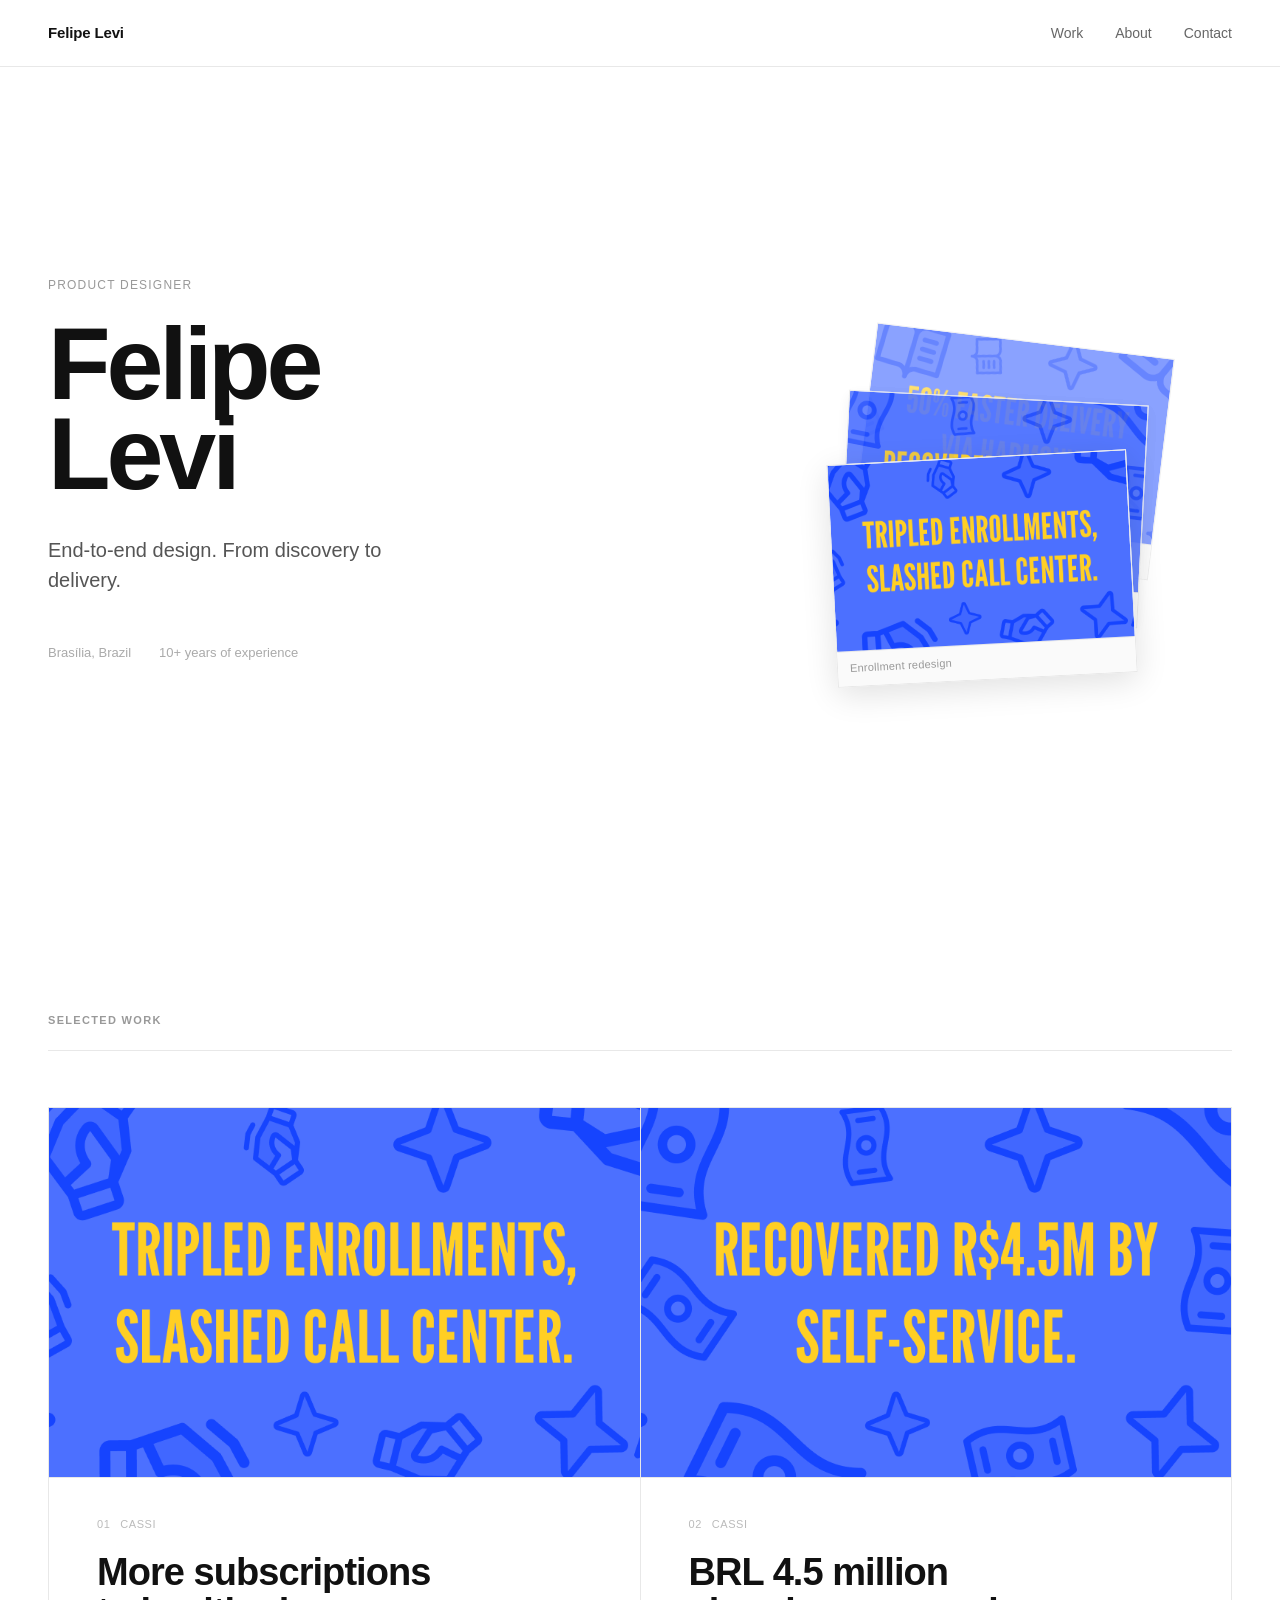
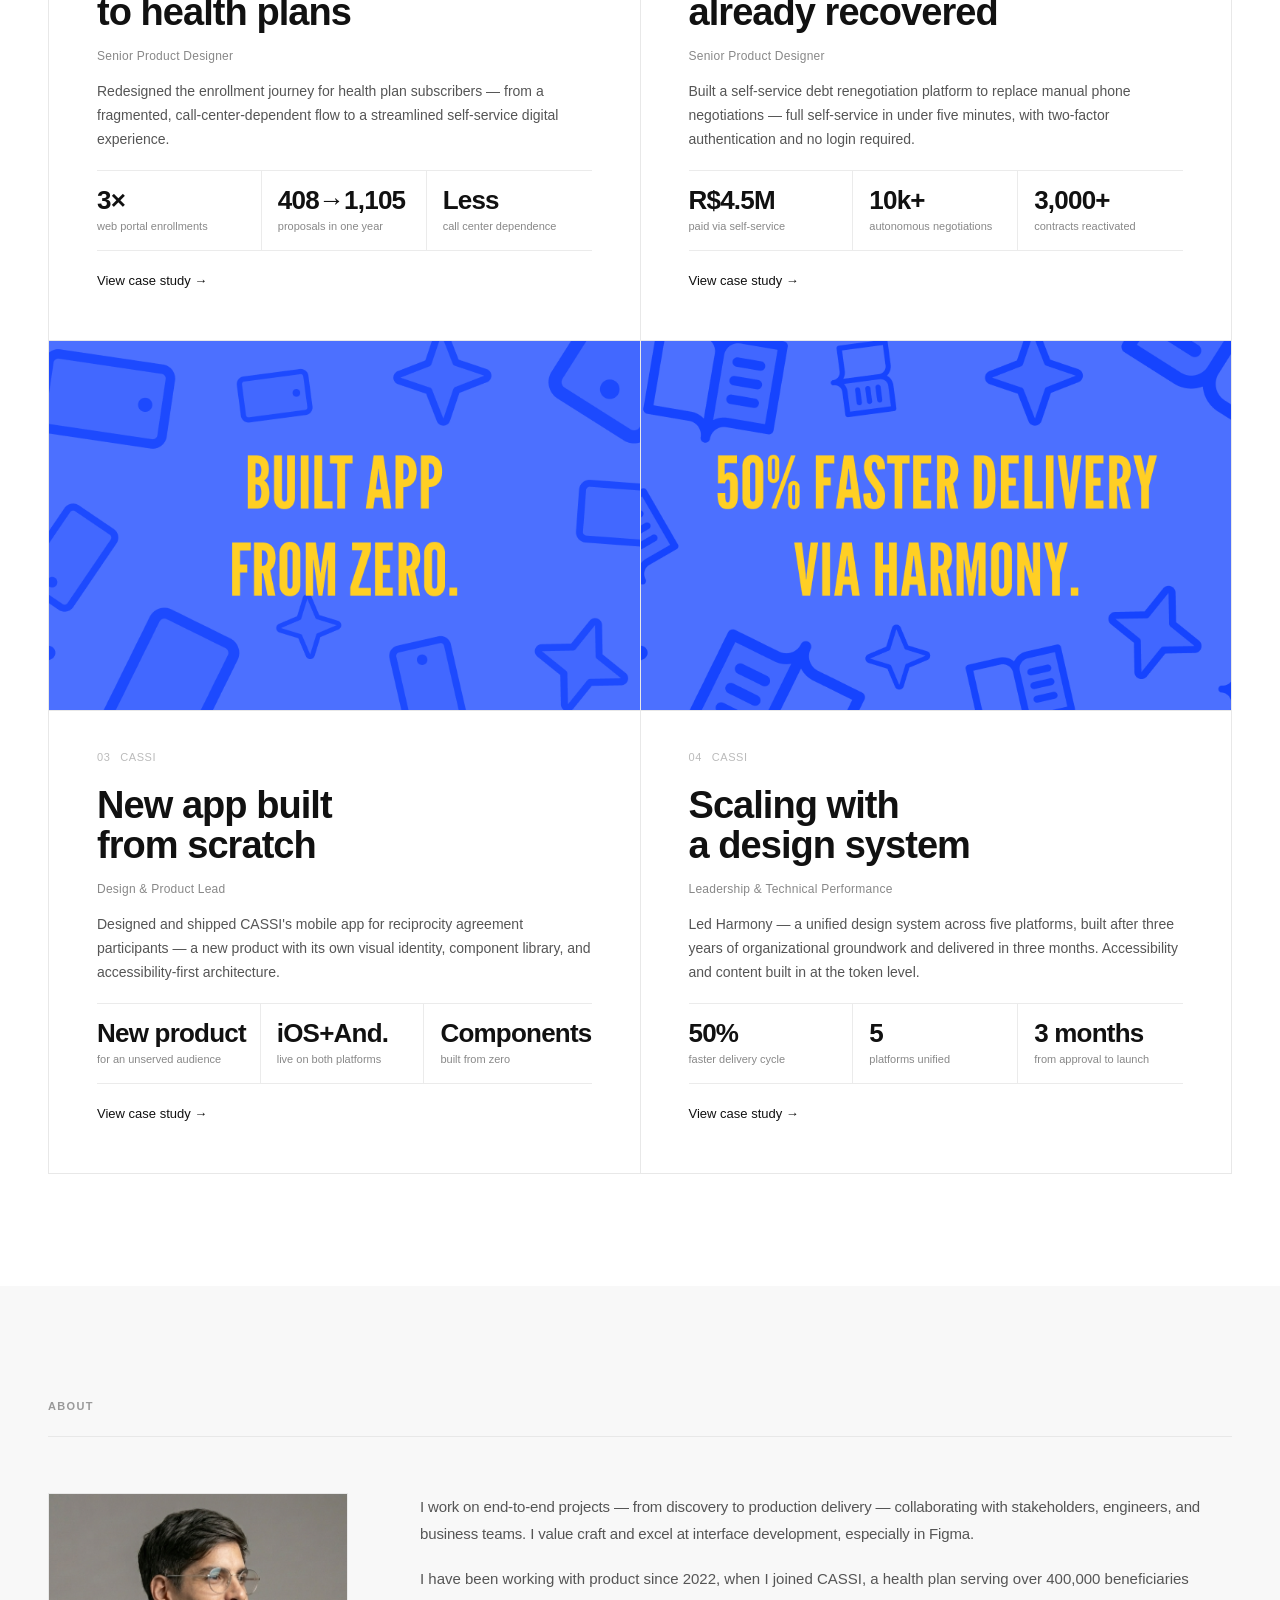
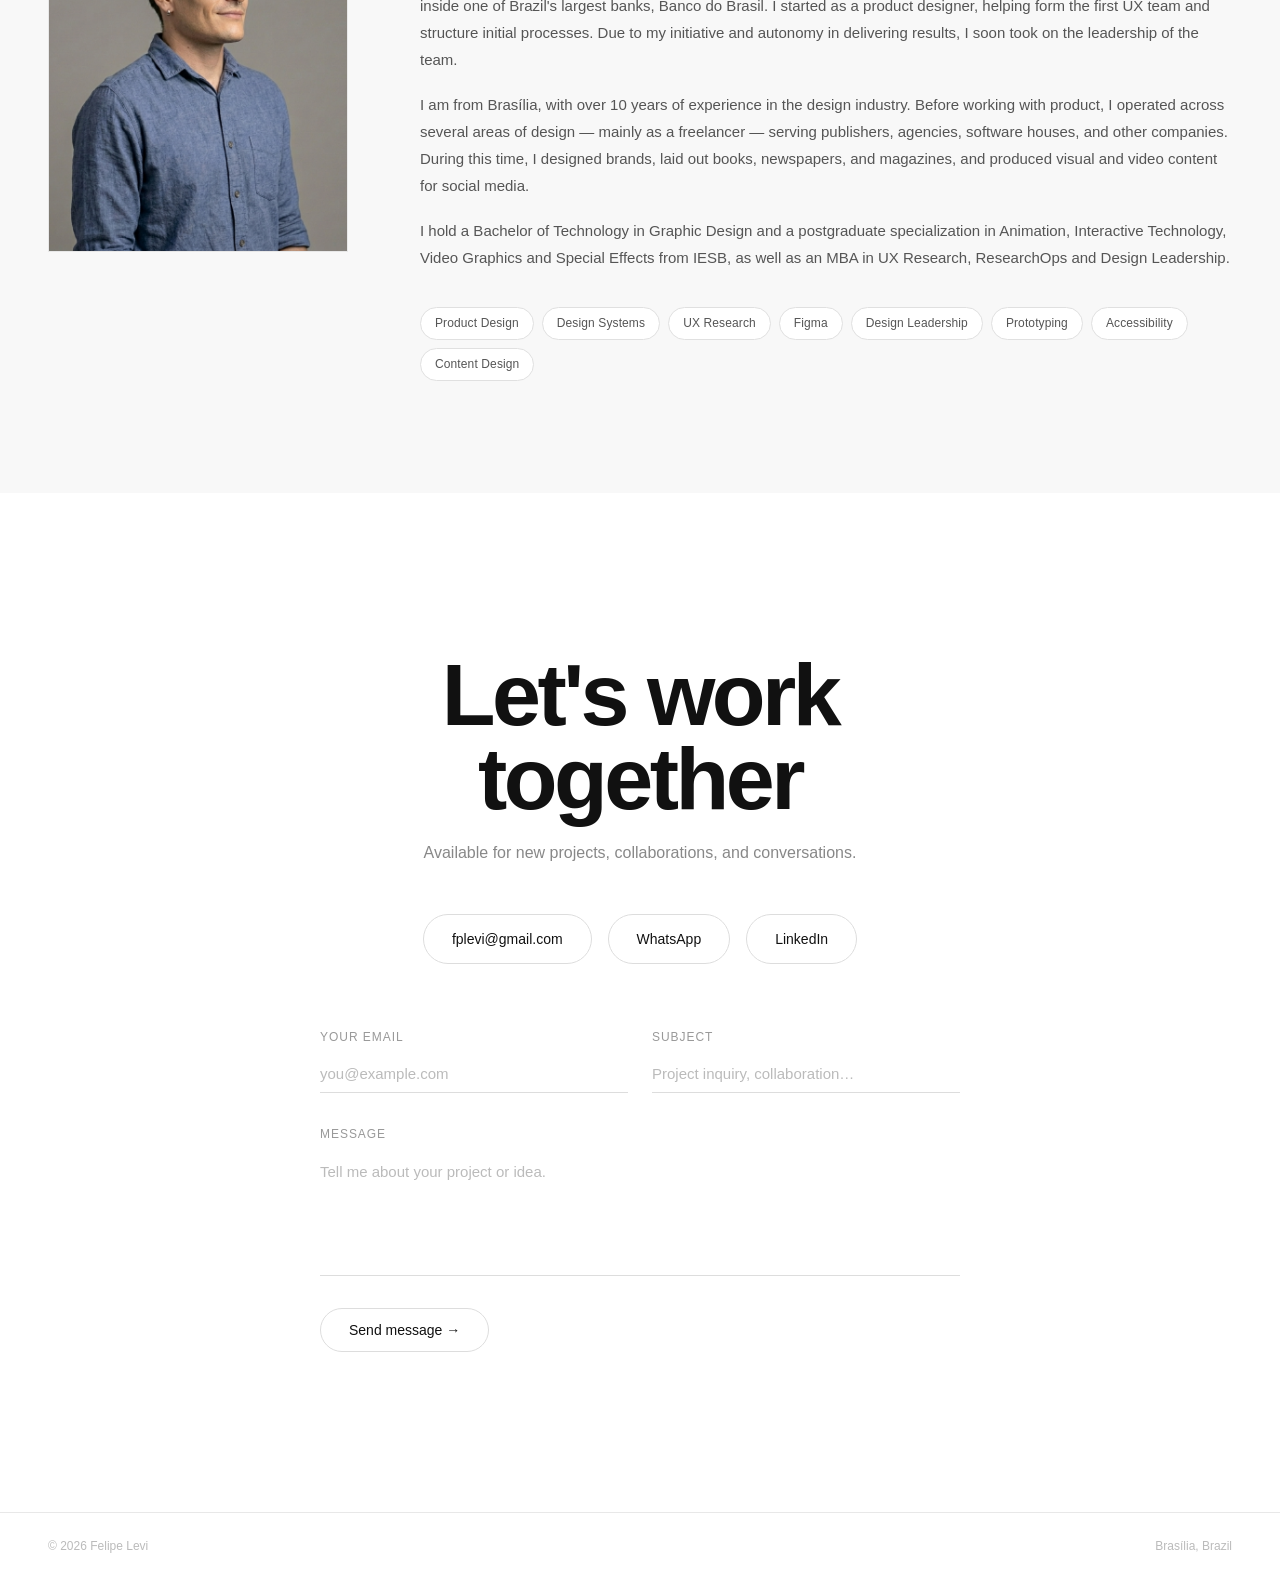
==== commit 6584a418: "feat: replace images with PNG, add contact form and LinkedIn to work pages - Swap .jpeg/.svg thumbna" ====
--- a/index.html
+++ b/index.html
@@ -34,15 +34,15 @@
     <div class="hero-visual">
       <div class="hero-cards">
         <a href="work/design-system.html" class="hero-card hero-card--back">
-          <img src="img/design-system-thumb.svg" alt="Scaling with a design system">
+          <img src="img/design-system-thumb.png" alt="Scaling with a design system">
           <span class="hero-card-label">Design system</span>
         </a>
         <a href="work/brl-recovered.html" class="hero-card hero-card--mid">
-          <img src="img/brl-recovered-thumb.jpeg" alt="BRL 4.5 million already recovered">
+          <img src="img/brl-recovered-thumb.png" alt="BRL 4.5 million already recovered">
           <span class="hero-card-label">Debt recovery platform</span>
         </a>
         <a href="work/more-subscriptions.html" class="hero-card hero-card--front">
-          <img src="img/more-subscriptions-thumb.svg" alt="More subscriptions to health plans">
+          <img src="img/more-subscriptions-thumb.png" alt="More subscriptions to health plans">
           <span class="hero-card-label">Enrollment redesign</span>
         </a>
       </div>
@@ -58,7 +58,7 @@
 
       <article class="project-card fade-in">
         <figure class="project-image">
-          <img src="img/more-subscriptions-thumb.svg" alt="More subscriptions to health plans — project preview">
+          <img src="img/more-subscriptions-thumb.png" alt="More subscriptions to health plans — project preview">
         </figure>
         <div class="project-meta">
           <span class="project-number">01</span>
@@ -78,7 +78,7 @@
             <span class="outcome-label">proposals in one year</span>
           </div>
           <div class="project-outcome">
-            <span class="outcome-number">↓</span>
+            <span class="outcome-number">Less</span>
             <span class="outcome-label">call center dependence</span>
           </div>
         </div>
@@ -87,7 +87,7 @@
 
       <article class="project-card fade-in">
         <figure class="project-image">
-          <img src="img/brl-recovered-thumb.jpeg" alt="BRL 4.5 million already recovered — project preview">
+          <img src="img/brl-recovered-thumb.png " alt="BRL 4.5 million already recovered — project preview">
         </figure>
         <div class="project-meta">
           <span class="project-number">02</span>
@@ -116,7 +116,7 @@
 
       <article class="project-card fade-in">
         <figure class="project-image">
-          <img src="img/new-app-thumb.jpeg" alt="New app built from scratch — project preview">
+          <img src="img/new-app-thumb.png" alt="New app built from scratch — project preview">
         </figure>
         <div class="project-meta">
           <span class="project-number">03</span>
@@ -128,16 +128,16 @@
         <p class="project-desc">Designed and shipped CASSI's mobile app for reciprocity agreement participants — a new product with its own visual identity, component library, and accessibility-first architecture.</p>
         <div class="project-outcomes">
           <div class="project-outcome">
-            <span class="outcome-number">New</span>
-            <span class="outcome-label">product for an unserved audience</span>
-          </div>
-          <div class="project-outcome">
-            <span class="outcome-number">iOS+Android</span>
+            <span class="outcome-number">New product</span>
+            <span class="outcome-label">for an unserved audience</span>
+          </div>
+          <div class="project-outcome">
+            <span class="outcome-number">iOS+And.</span>
             <span class="outcome-label">live on both platforms</span>
           </div>
           <div class="project-outcome">
-            <span class="outcome-number">Atomic</span>
-            <span class="outcome-label">design system built from zero</span>
+            <span class="outcome-number">Components</span>
+            <span class="outcome-label">built from zero</span>
           </div>
         </div>
         <a href="work/new-app.html" class="project-link">View case study →</a>
@@ -145,7 +145,7 @@
 
       <article class="project-card fade-in">
         <figure class="project-image">
-          <img src="img/design-system-thumb.svg" alt="Scaling with a design system — project preview">
+          <img src="img/design-system-thumb.png" alt="Scaling with a design system — project preview">
         </figure>
         <div class="project-meta">
           <span class="project-number">04</span>
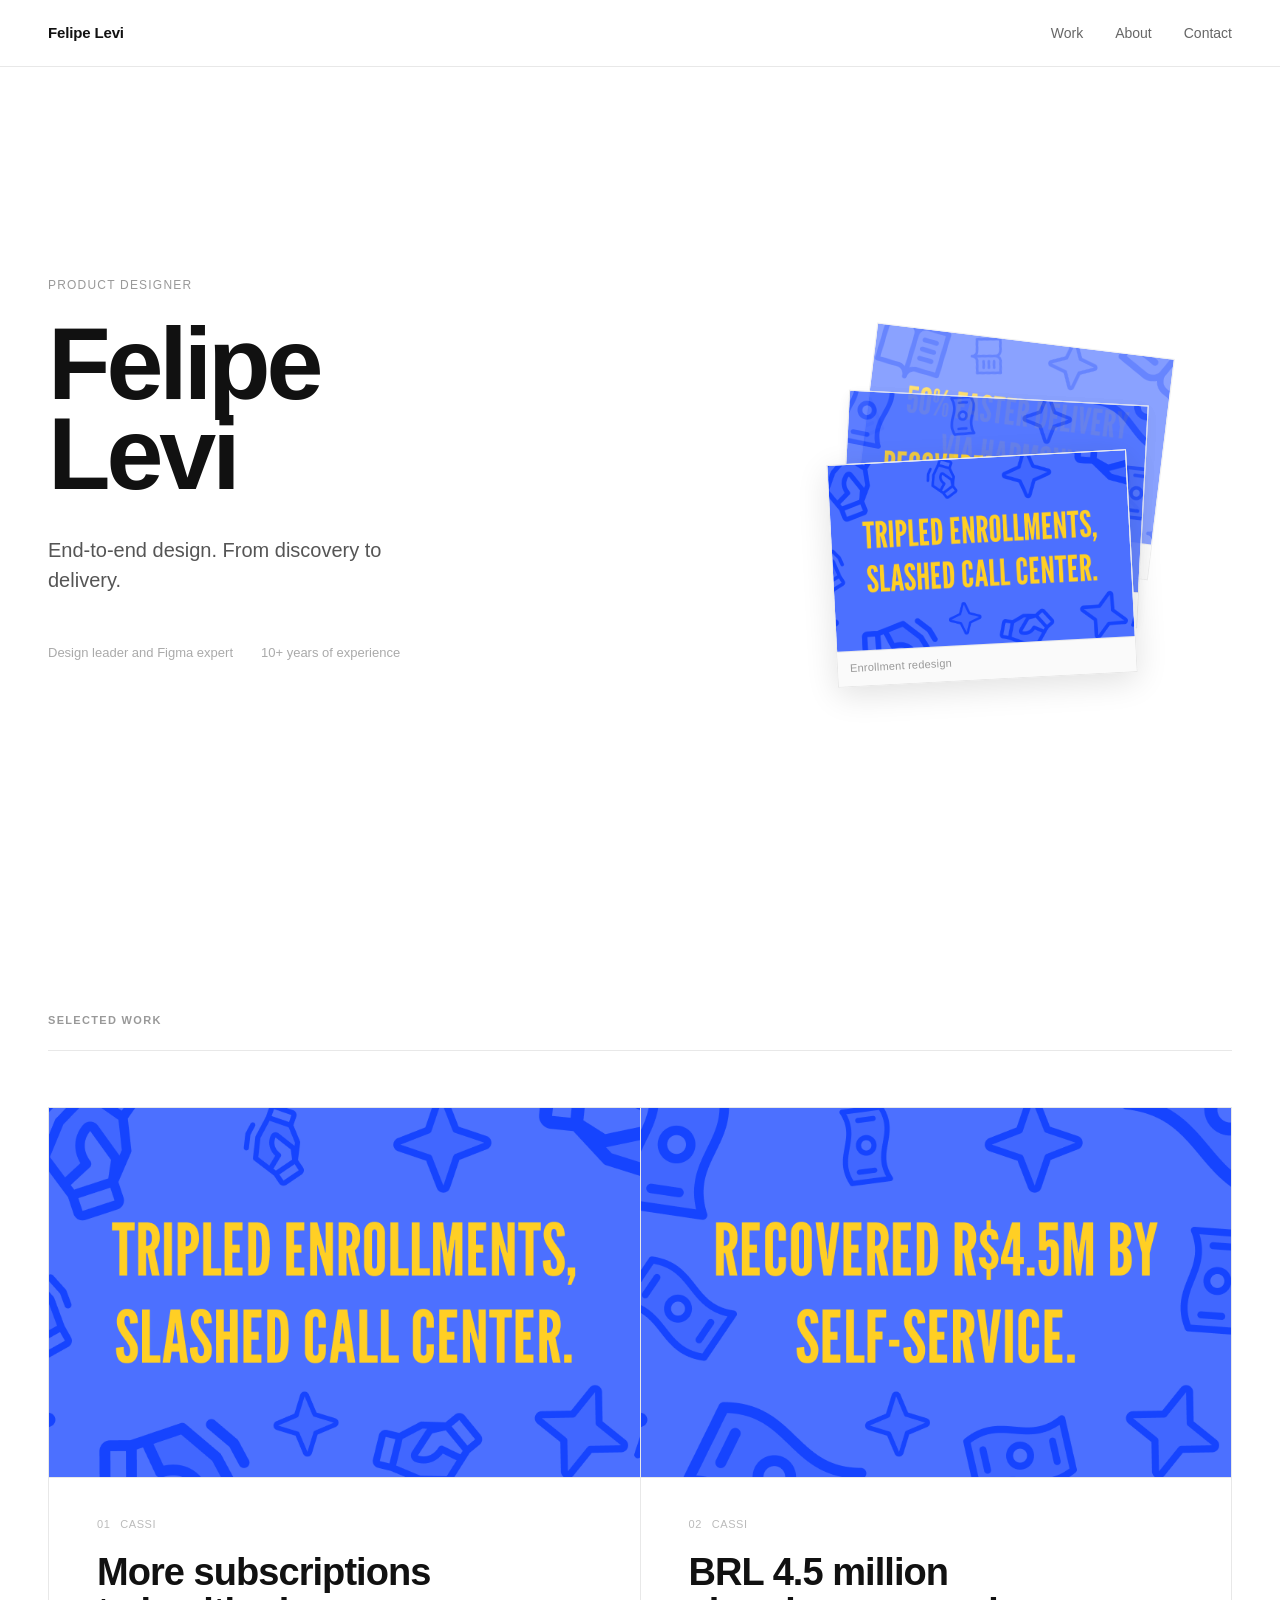
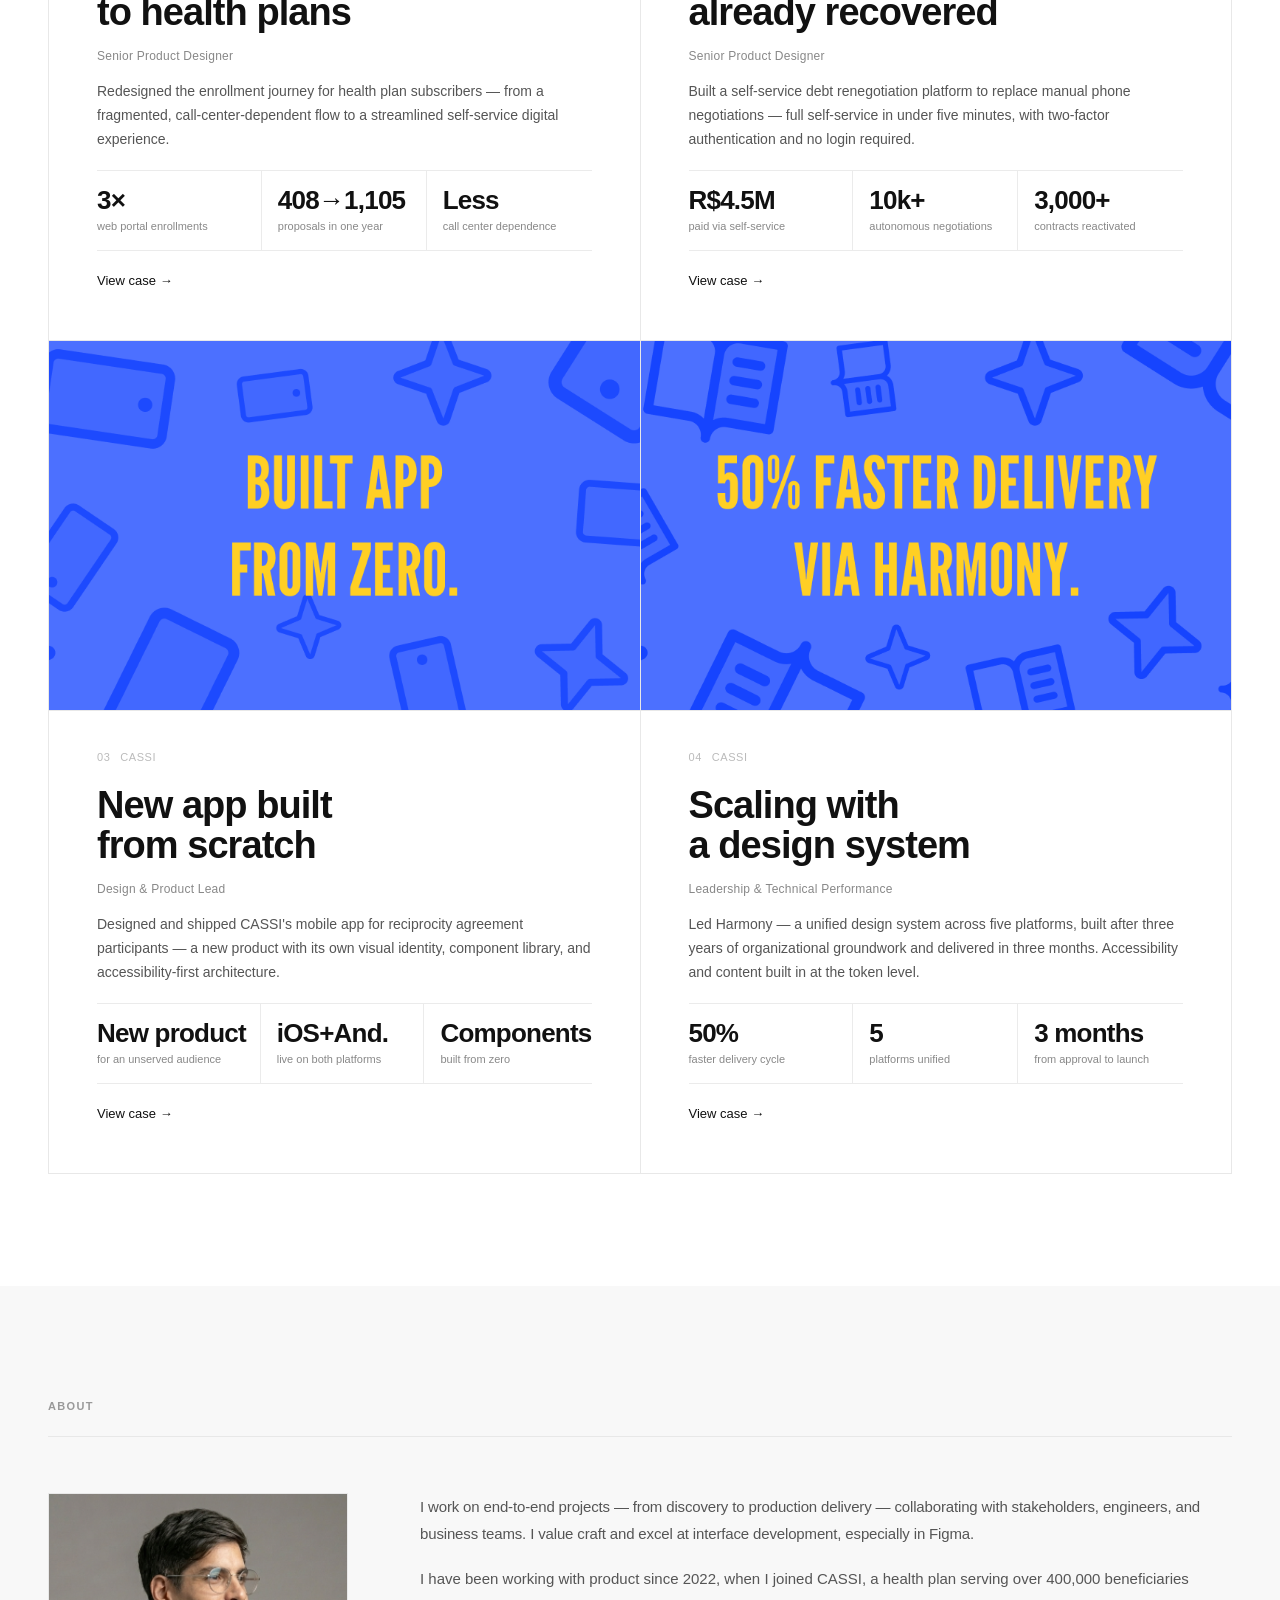
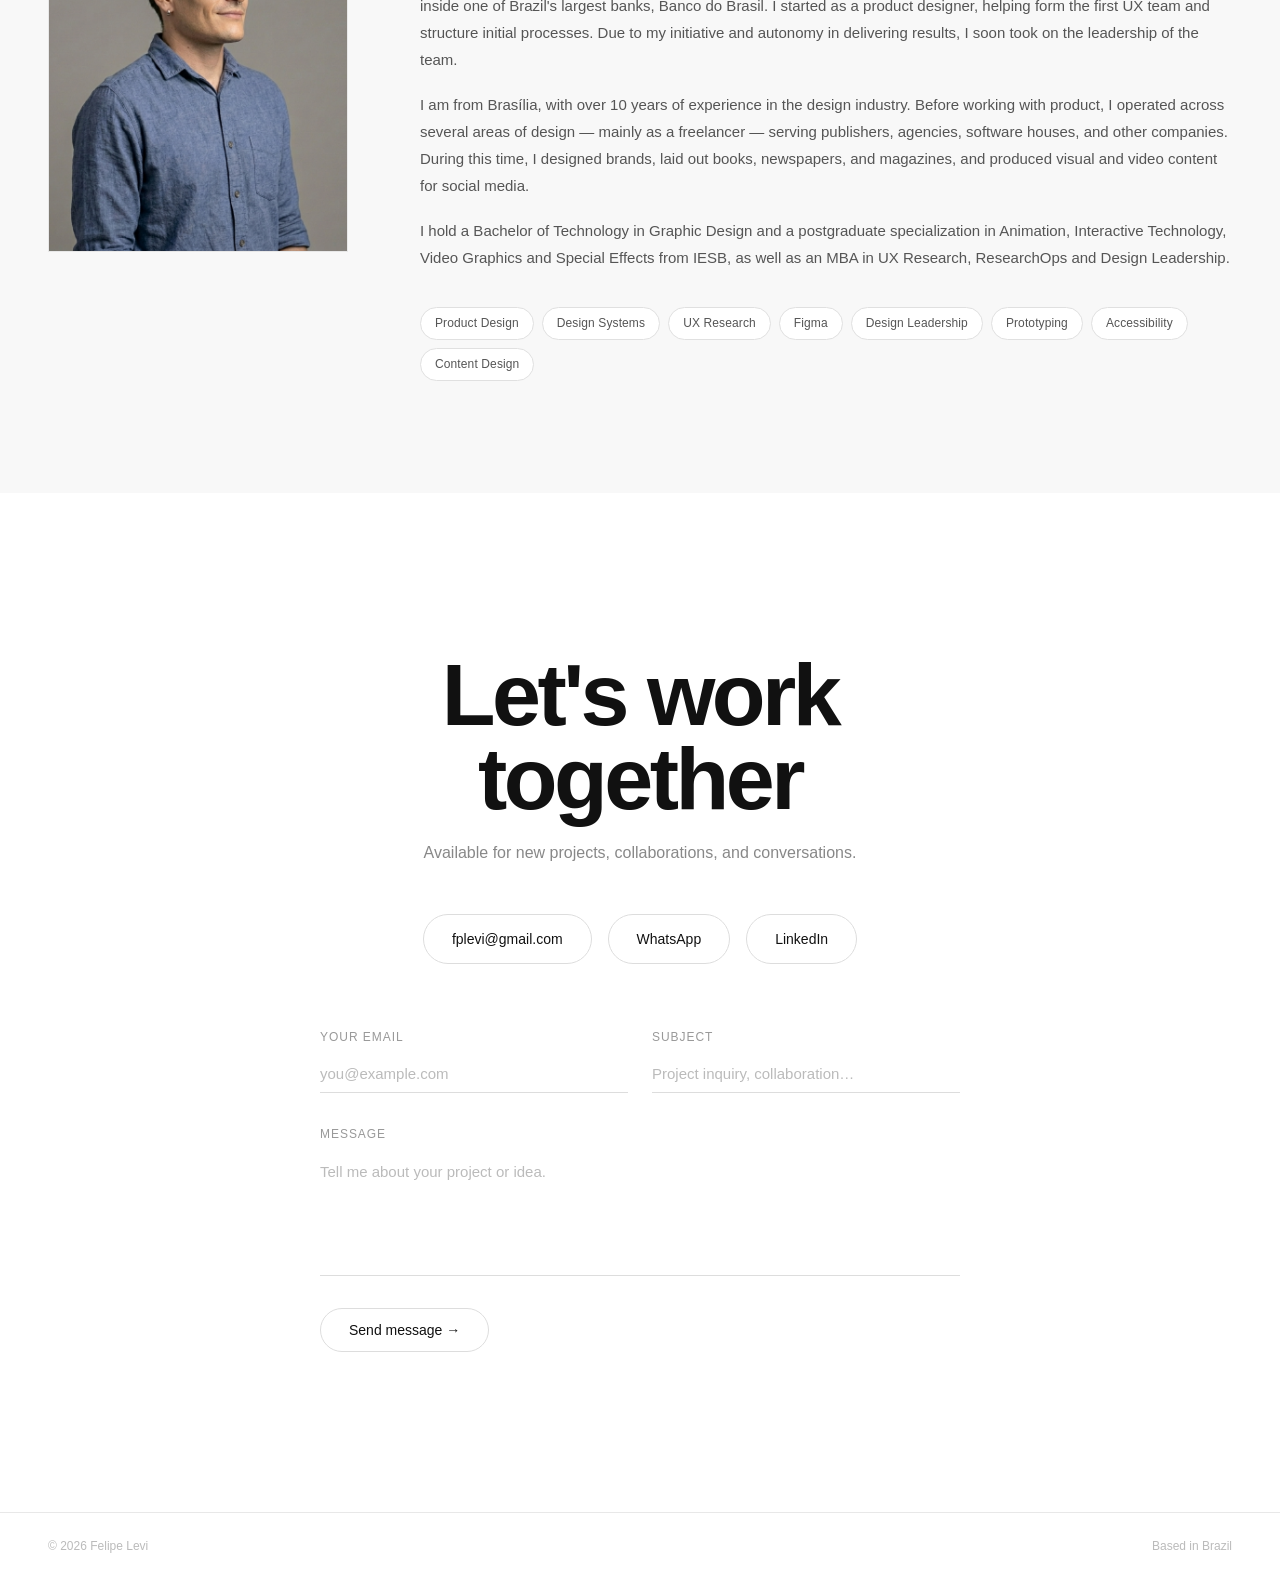
==== commit 250d7320: "feat: clickable card images, rename link text, and revert bg/text colors - Wrap project card thumbna" ====
--- a/index.html
+++ b/index.html
@@ -26,7 +26,7 @@
       <h1 class="hero-name">Felipe<br>Levi</h1>
       <p class="hero-tagline">End-to-end design. From discovery to delivery.</p>
       <div class="hero-meta">
-        <span>Brasília, Brazil</span>
+        <span>Design leader and Figma expert</span>
         <span>10+ years of experience</span>
       </div>
     </div>
@@ -57,9 +57,11 @@
     <div class="work-grid">
 
       <article class="project-card fade-in">
-        <figure class="project-image">
-          <img src="img/more-subscriptions-thumb.png" alt="More subscriptions to health plans — project preview">
-        </figure>
+        <a href="work/more-subscriptions.html" class="project-image-link">
+          <figure class="project-image">
+            <img src="img/more-subscriptions-thumb.png" alt="More subscriptions to health plans — project preview">
+          </figure>
+        </a>
         <div class="project-meta">
           <span class="project-number">01</span>
           <span class="project-company">CASSI</span>
@@ -82,13 +84,15 @@
             <span class="outcome-label">call center dependence</span>
           </div>
         </div>
-        <a href="work/more-subscriptions.html" class="project-link">View case study →</a>
-      </article>
-
-      <article class="project-card fade-in">
-        <figure class="project-image">
-          <img src="img/brl-recovered-thumb.png " alt="BRL 4.5 million already recovered — project preview">
-        </figure>
+        <a href="work/more-subscriptions.html" class="project-link">View case →</a>
+      </article>
+
+      <article class="project-card fade-in">
+        <a href="work/brl-recovered.html" class="project-image-link">
+          <figure class="project-image">
+            <img src="img/brl-recovered-thumb.png" alt="BRL 4.5 million already recovered — project preview">
+          </figure>
+        </a>
         <div class="project-meta">
           <span class="project-number">02</span>
           <span class="project-company">CASSI</span>
@@ -111,13 +115,15 @@
             <span class="outcome-label">contracts reactivated</span>
           </div>
         </div>
-        <a href="work/brl-recovered.html" class="project-link">View case study →</a>
-      </article>
-
-      <article class="project-card fade-in">
-        <figure class="project-image">
-          <img src="img/new-app-thumb.png" alt="New app built from scratch — project preview">
-        </figure>
+        <a href="work/brl-recovered.html" class="project-link">View case →</a>
+      </article>
+
+      <article class="project-card fade-in">
+        <a href="work/new-app.html" class="project-image-link">
+          <figure class="project-image">
+            <img src="img/new-app-thumb.png" alt="New app built from scratch — project preview">
+          </figure>
+        </a>
         <div class="project-meta">
           <span class="project-number">03</span>
           <span class="project-company">CASSI</span>
@@ -140,13 +146,15 @@
             <span class="outcome-label">built from zero</span>
           </div>
         </div>
-        <a href="work/new-app.html" class="project-link">View case study →</a>
-      </article>
-
-      <article class="project-card fade-in">
-        <figure class="project-image">
-          <img src="img/design-system-thumb.png" alt="Scaling with a design system — project preview">
-        </figure>
+        <a href="work/new-app.html" class="project-link">View case →</a>
+      </article>
+
+      <article class="project-card fade-in">
+        <a href="work/design-system.html" class="project-image-link">
+          <figure class="project-image">
+            <img src="img/design-system-thumb.png" alt="Scaling with a design system — project preview">
+          </figure>
+        </a>
         <div class="project-meta">
           <span class="project-number">04</span>
           <span class="project-company">CASSI</span>
@@ -169,7 +177,7 @@
             <span class="outcome-label">from approval to launch</span>
           </div>
         </div>
-        <a href="work/design-system.html" class="project-link">View case study →</a>
+        <a href="work/design-system.html" class="project-link">View case →</a>
       </article>
 
     </div>
@@ -246,7 +254,7 @@
   <!-- FOOTER -->
   <footer class="footer">
     <span>© 2026 Felipe Levi</span>
-    <span>Brasília, Brazil</span>
+    <span>Based in Brazil</span>
   </footer>
 
   <script src="script.js"></script>
--- a/style.css
+++ b/style.css
@@ -374,6 +374,12 @@
 
 .project-link:hover {
   gap: 10px;
+  text-decoration: underline;
+}
+
+.project-image-link {
+  display: block;
+  text-decoration: none;
 }
 
 /* =====================
